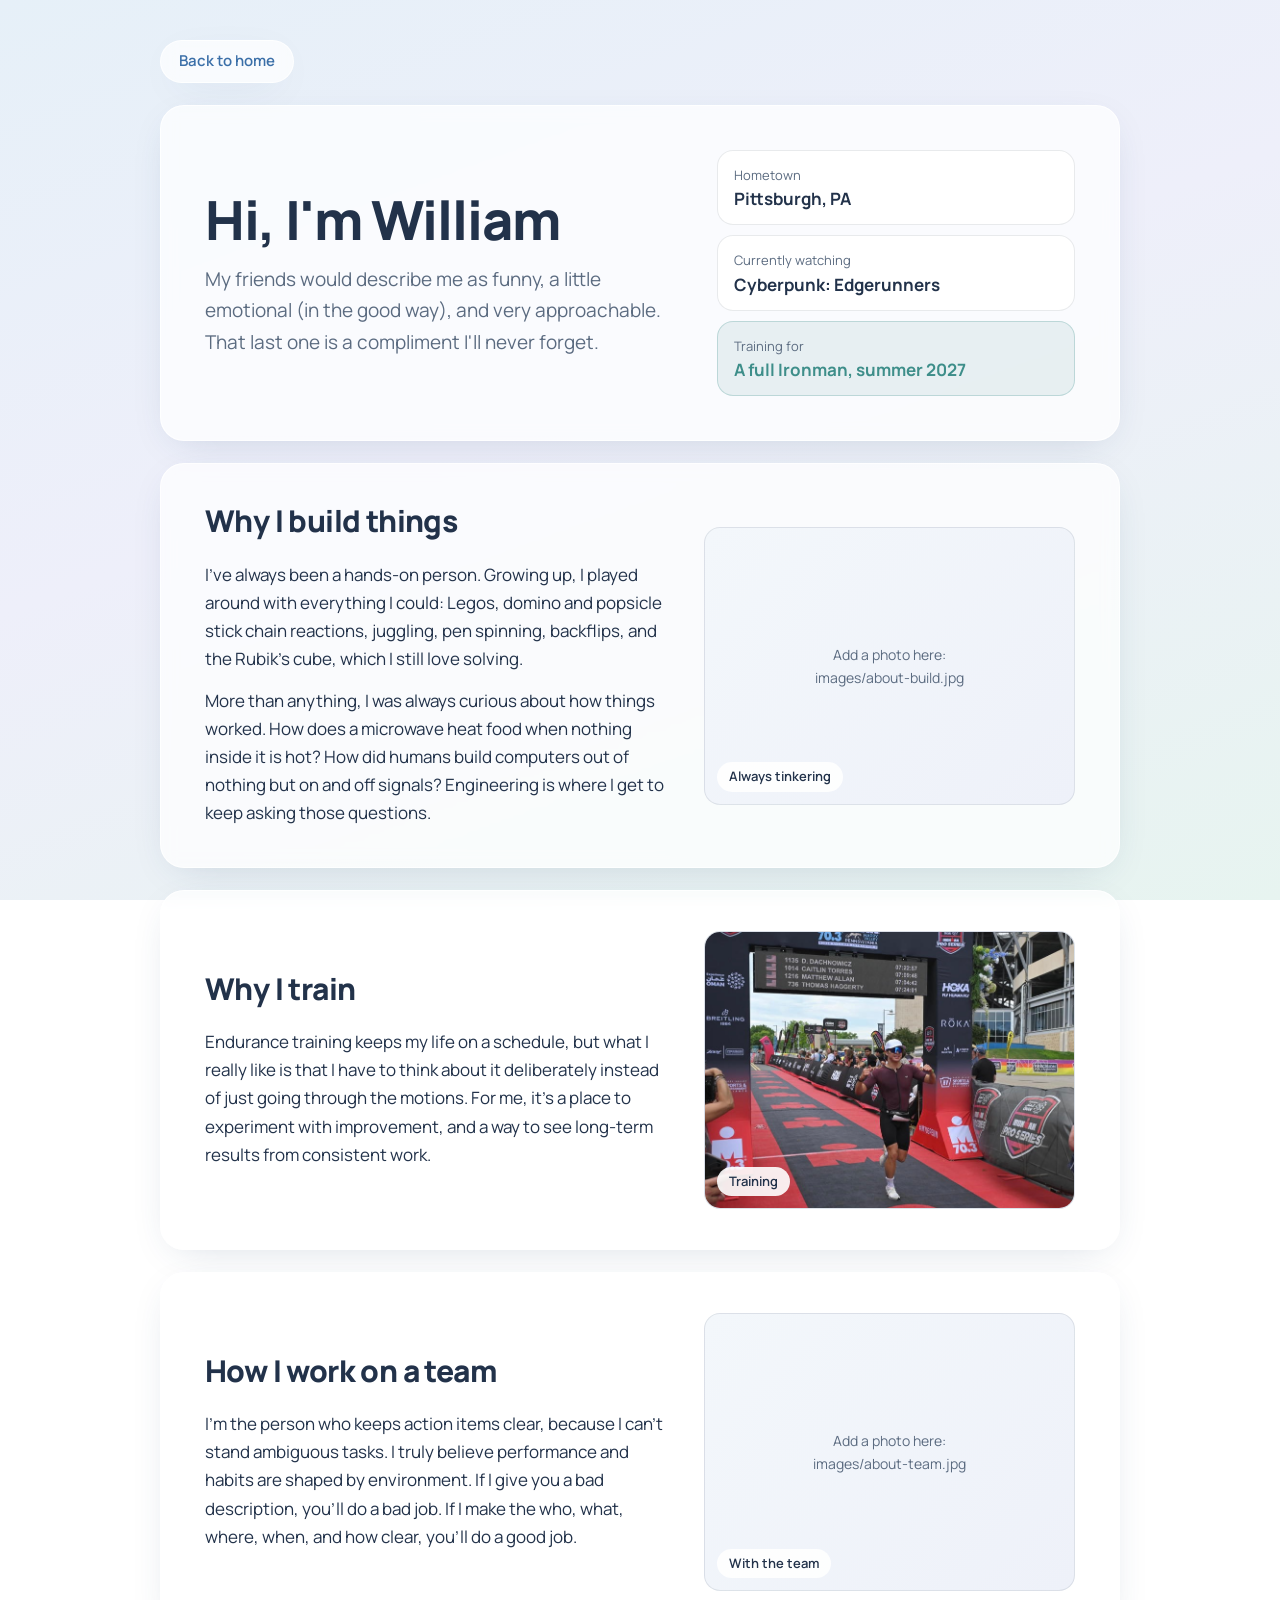
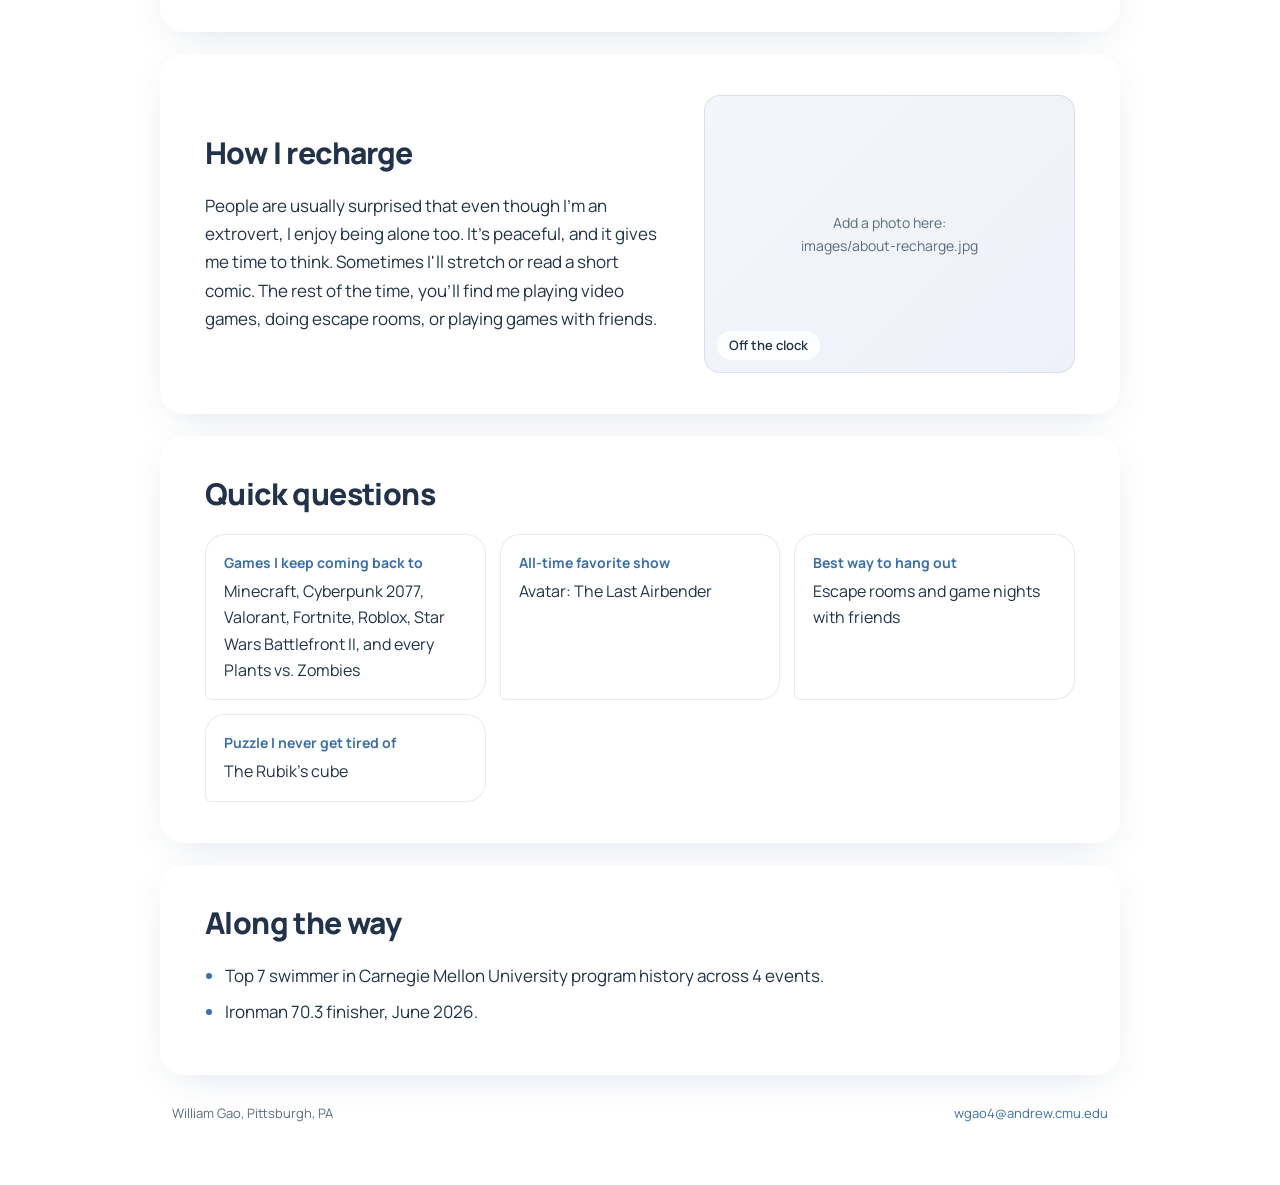
==== about.html @ 0c00745f "sdf" ====
<!DOCTYPE html>
<html lang="en">
<head>
<meta charset="utf-8">
<meta name="viewport" content="width=device-width, initial-scale=1">
<title>About | William Gao</title>
<link rel="preconnect" href="https://fonts.googleapis.com">
<link rel="preconnect" href="https://fonts.gstatic.com" crossorigin>
<link href="https://fonts.googleapis.com/css2?family=Manrope:wght@400;500;600;700;800&display=swap" rel="stylesheet">
<link rel="stylesheet" href="style.css">
</head>
<body>
<main class="sheet">
  <nav class="crumb"><a href="index.html">Back to home</a></nav>

  <header class="phero">
    <div class="phero-main">
      <h1>Hi, I'm William</h1>
      <p class="lede">My friends would describe me as funny, a little emotional (in the good way), and very approachable. That last one is a compliment I'll never forget.</p>
    </div>
    <div class="titleblock" aria-label="About summary">
      <div class="tb wide"><small>Hometown</small><span>Pittsburgh, PA</span></div>
      <div class="tb wide"><small>Currently watching</small><span>Cyberpunk: Edgerunners</span></div>
      <div class="tb wide status"><small>Training for</small><span>A full Ironman, summer 2027</span></div>
    </div>
  </header>

  <section class="split">
    <div>
      <h2>Why I build things</h2>
      <div class="prose">
        <p>I've always been a hands-on person. Growing up, I played around with everything I could: Legos, domino and popsicle stick chain reactions, juggling, pen spinning, backflips, and the Rubik's cube, which I still love solving.</p>
        <p>More than anything, I was always curious about how things worked. How does a microwave heat food when nothing inside it is hot? How did humans build computers out of nothing but on and off signals? Engineering is where I get to keep asking those questions.</p>
      </div>
    </div>
    <figure class="fig">
      <img src="images/about-build.jpg" alt="William building or tinkering" onerror="this.parentElement.classList.add('missing')">
      <div class="empty">Add a photo here:<br>images/about-build.jpg</div>
      <figcaption>Always tinkering</figcaption>
    </figure>
  </section>

  <section class="split">
    <div>
      <h2>Why I train</h2>
      <div class="prose">
        <p>Endurance training keeps my life on a schedule, but what I really like is that I have to think about it deliberately instead of just going through the motions. For me, it's a place to experiment with improvement, and a way to see long-term results from consistent work.</p>
      </div>
    </div>
    <figure class="fig">
      <img src="images/about-train.jpg" alt="William training" onerror="this.parentElement.classList.add('missing')">
      <div class="empty">Add a photo here:<br>images/about-train.jpg</div>
      <figcaption>Training</figcaption>
    </figure>
  </section>

  <section class="split">
    <div>
      <h2>How I work on a team</h2>
      <div class="prose">
        <p>I'm the person who keeps action items clear, because I can't stand ambiguous tasks. I truly believe performance and habits are shaped by environment. If I give you a bad description, you'll do a bad job. If I make the who, what, where, when, and how clear, you'll do a good job.</p>
      </div>
    </div>
    <figure class="fig">
      <img src="images/about-team.jpg" alt="William with his team" onerror="this.parentElement.classList.add('missing')">
      <div class="empty">Add a photo here:<br>images/about-team.jpg</div>
      <figcaption>With the team</figcaption>
    </figure>
  </section>

  <section class="split">
    <div>
      <h2>How I recharge</h2>
      <div class="prose">
        <p>People are usually surprised that even though I'm an extrovert, I enjoy being alone too. It's peaceful, and it gives me time to think. Sometimes I'll stretch or read a short comic. The rest of the time, you'll find me playing video games, doing escape rooms, or playing games with friends.</p>
      </div>
    </div>
    <figure class="fig">
      <img src="images/about-recharge.jpg" alt="William hanging out" onerror="this.parentElement.classList.add('missing')">
      <div class="empty">Add a photo here:<br>images/about-recharge.jpg</div>
      <figcaption>Off the clock</figcaption>
    </figure>
  </section>

  <section>
    <h2>Quick questions</h2>
    <!-- Each bubble is one <div class="qa"> line. Edit, add, or delete freely. -->
    <div class="qa-grid">
      <div class="qa"><p class="q">Games I keep coming back to</p><p class="a">Minecraft, Cyberpunk 2077, Valorant, Fortnite, Roblox, Star Wars Battlefront II, and every Plants vs. Zombies</p></div>
      <div class="qa"><p class="q">All-time favorite show</p><p class="a">Avatar: The Last Airbender</p></div>
      <div class="qa"><p class="q">Best way to hang out</p><p class="a">Escape rooms and game nights with friends</p></div>
      <div class="qa"><p class="q">Puzzle I never get tired of</p><p class="a">The Rubik's cube</p></div>
    </div>
  </section>

  <section>
    <h2>Along the way</h2>
    <ul class="points">
      <li>Top 7 swimmer in Carnegie Mellon University program history across 4 events.</li>
      <li>Ironman 70.3 finisher, June 2026.</li>
    </ul>
  </section>

  <footer>
    <span>William Gao, Pittsburgh, PA</span>
    <span><a href="mailto:wgao4@andrew.cmu.edu">wgao4@andrew.cmu.edu</a></span>
  </footer>
</main>
</body>
</html>
---- style.css ----
:root {
  --text: #22324A;
  --text-soft: #5B6B80;
  --accent: #3B6FA8;
  --teal: #3E8E8A;
  --card: rgba(255, 255, 255, 0.72);
  --card-solid: #FFFFFF;
  --hairline: rgba(34, 50, 74, 0.10);
  --radius-lg: 24px;
  --radius-md: 16px;
  --radius-sm: 999px;
}

* { box-sizing: border-box; margin: 0; padding: 0; }
html { scroll-behavior: smooth; }
@media (prefers-reduced-motion: reduce) { html { scroll-behavior: auto; } }

body {
  font-family: "Manrope", "Segoe UI", system-ui, sans-serif;
  font-size: 17px;
  line-height: 1.65;
  color: var(--text);
  min-height: 100vh;
  background: linear-gradient(160deg, #E6F0F8 0%, #EEEFFA 45%, #E7F4F0 100%) fixed;
}

a { color: var(--accent); text-decoration: none; }
a:hover { text-decoration: underline; text-underline-offset: 3px; }
a:focus-visible, button:focus-visible { outline: 2px solid var(--accent); outline-offset: 3px; border-radius: 6px; }

h1, h2, h3 { font-family: "Manrope", "Segoe UI", sans-serif; line-height: 1.15; letter-spacing: -0.02em; }

/* Page wrapper: a column of soft floating cards */
.sheet {
  max-width: 1000px;
  margin: 40px auto;
  padding: 0 20px;
  display: flex;
  flex-direction: column;
  gap: 22px;
}

.hero, section, .phero, .crumb {
  background: var(--card);
  border: 1px solid rgba(255, 255, 255, 0.8);
  border-radius: var(--radius-lg);
  box-shadow: 0 10px 40px -18px rgba(40, 70, 110, 0.25);
  backdrop-filter: blur(8px);
  -webkit-backdrop-filter: blur(8px);
}

/* Hero */
.hero, .phero { display: grid; grid-template-columns: 1.35fr 1fr; gap: 28px; padding: 44px; align-items: center; }
.hero-main, .phero-main { padding: 0; }
.hero h1 { font-size: clamp(46px, 7vw, 76px); font-weight: 800; }
.phero h1 { font-size: clamp(34px, 5vw, 54px); font-weight: 800; }
.hero .lede, .phero .lede { font-size: 19px; color: var(--text-soft); margin-top: 14px; max-width: 40ch; }
.hero .links { margin-top: 26px; display: flex; flex-wrap: wrap; gap: 10px; }
.hero .links a {
  padding: 8px 18px; border-radius: var(--radius-sm); font-weight: 600; font-size: 15px;
  background: var(--card-solid); border: 1px solid var(--hairline);
}
.hero .links a:first-child { background: var(--accent); color: #fff; border-color: var(--accent); }
.hero .links a:hover { text-decoration: none; filter: brightness(0.97); }

.aside { margin-top: 22px; font-size: 14px; }
.aside a { color: var(--text-soft); border-bottom: 1px dotted var(--text-soft); }
.aside a:hover { color: var(--accent); border-color: var(--accent); text-decoration: none; }

/* Summary box */
.titleblock { display: grid; grid-template-columns: 1fr 1fr; gap: 10px; }
.tb { background: var(--card-solid); border-radius: var(--radius-md); padding: 14px 16px; border: 1px solid var(--hairline); }
.tb.wide { grid-column: 1 / -1; }
.tb small { display: block; font-size: 13px; color: var(--text-soft); margin-bottom: 2px; }
.tb span { font-size: 17px; font-weight: 700; line-height: 1.3; display: block; }
.tb.status { background: rgba(62, 142, 138, 0.10); border-color: rgba(62, 142, 138, 0.25); }
.tb.status span { color: var(--teal); }

/* Sections */
section { padding: 40px 44px; }
h2 { font-size: 30px; font-weight: 800; margin-bottom: 22px; }
h3 { font-size: 21px; font-weight: 700; }
.meta { color: var(--text-soft); font-size: 15px; margin-top: 2px; }

ul.points { margin-top: 12px; padding-left: 20px; max-width: 70ch; }
ul.points li { margin-bottom: 8px; }
ul.points li::marker { color: var(--accent); }

/* Experience */
.job + .job { margin-top: 30px; padding-top: 28px; border-top: 1px solid var(--hairline); }
.job-head { display: flex; justify-content: space-between; flex-wrap: wrap; gap: 4px 20px; align-items: baseline; }

/* Projects on home page */
.project { display: grid; grid-template-columns: 1fr 1.1fr; gap: 32px; align-items: center; }
.project + .project { margin-top: 36px; padding-top: 36px; border-top: 1px solid var(--hairline); }
.project:nth-of-type(even) .fig { order: 2; }
.project h3 a, .job h3 a { color: var(--text); }
.project h3 a:hover, .job h3 a:hover { color: var(--accent); }
.more { display: inline-block; margin-top: 16px; font-weight: 700; font-size: 15px; }

.fig {
  position: relative; border-radius: var(--radius-md); overflow: hidden; aspect-ratio: 4 / 3;
  background: linear-gradient(135deg, #F3F7FB, #EEF1F9);
  border: 1px solid var(--hairline);
}
.fig img, .fig video { width: 100%; height: 100%; object-fit: cover; display: block; }
.fig .empty { position: absolute; inset: 0; display: none; place-items: center; text-align: center; padding: 24px; color: var(--text-soft); font-size: 14px; }
.fig.missing .empty { display: grid; }
.fig.missing img, .fig.missing video { display: none; }
.job-media { margin-top: 22px; grid-template-columns: repeat(auto-fit, minmax(220px, 1fr)); }
.fig figcaption {
  position: absolute; left: 12px; bottom: 12px; font-size: 13px; font-weight: 600;
  padding: 4px 12px; border-radius: var(--radius-sm);
  background: rgba(255, 255, 255, 0.9); color: var(--text);
}

.tags { display: flex; flex-wrap: wrap; gap: 8px; margin-top: 16px; }
.tags li { list-style: none; font-size: 13px; font-weight: 600; padding: 4px 12px; border-radius: var(--radius-sm); background: rgba(59, 111, 168, 0.09); color: var(--accent); }

/* Skills */
.skills { display: grid; grid-template-columns: repeat(auto-fit, minmax(210px, 1fr)); gap: 14px; }
.skills div { background: var(--card-solid); border: 1px solid var(--hairline); border-radius: var(--radius-md); padding: 18px 20px; }
.skills h3 { font-size: 17px; margin-bottom: 6px; }
.skills p { color: var(--text-soft); font-size: 15px; }

/* Contact */
.contact p { max-width: 60ch; font-size: 18px; color: var(--text-soft); }
.contact .links { margin-top: 20px; display: flex; flex-wrap: wrap; gap: 10px; }
.contact .links a { padding: 9px 20px; border-radius: var(--radius-sm); font-weight: 600; background: var(--card-solid); border: 1px solid var(--hairline); }
.contact .links a:first-child { background: var(--accent); color: #fff; border-color: var(--accent); }
.contact .links a:hover { text-decoration: none; filter: brightness(0.97); }

footer { padding: 6px 12px 20px; font-size: 13px; color: var(--text-soft); display: flex; justify-content: space-between; flex-wrap: wrap; gap: 8px; }

/* Project detail pages */
.crumb { align-self: flex-start; padding: 8px 18px; border-radius: var(--radius-sm); font-weight: 600; font-size: 15px; }
.prose { max-width: 68ch; }
.prose p + p { margin-top: 14px; }
.todo { border-radius: var(--radius-md); padding: 14px 18px; background: rgba(59, 111, 168, 0.07); border: 1px dashed rgba(59, 111, 168, 0.35); color: var(--text-soft); font-style: italic; }
.gallery { display: grid; grid-template-columns: repeat(auto-fit, minmax(260px, 1fr)); gap: 18px; }
.pager { display: flex; justify-content: space-between; flex-wrap: wrap; gap: 12px; font-weight: 700; }
section:has(.pager) { padding: 22px 32px; }

@media (max-width: 760px) {
  body { font-size: 16px; }
  .sheet { margin: 18px auto; padding: 0 12px; gap: 16px; }
  .hero, .phero { grid-template-columns: 1fr; padding: 28px 22px; }
  section { padding: 28px 22px; }
  .project { grid-template-columns: 1fr; gap: 18px; }
  .project:nth-of-type(even) .fig { order: 0; }
}

.about-teaser { display: flex; align-items: center; justify-content: space-between; gap: 28px; flex-wrap: wrap;
  background: linear-gradient(135deg, rgba(62, 142, 138, 0.12), rgba(59, 111, 168, 0.10)); }
.about-teaser h2 { margin-bottom: 10px; }
.about-teaser p { max-width: 56ch; color: var(--text-soft); font-size: 17px; }
.about-btn { flex-shrink: 0; padding: 12px 26px; border-radius: 999px; font-weight: 700; background: var(--teal); color: #fff; }
.about-btn:hover { text-decoration: none; filter: brightness(0.95); }

.fig:has(video):not(.missing) { aspect-ratio: auto; background: #1f2a3a; }
.fig video { height: auto; max-height: 80vh; object-fit: contain; }


/* Quick questions bubbles on the about page */
.qa-grid { display: grid; grid-template-columns: repeat(auto-fit, minmax(210px, 1fr)); gap: 14px; }
.qa { background: var(--card-solid); border: 1px solid var(--hairline); border-radius: 20px 20px 20px 6px; padding: 16px 18px; }
.qa .q { font-size: 14px; font-weight: 700; color: var(--accent); }
.qa .a { margin-top: 4px; font-size: 16px; color: var(--text); }


/* Text next to photo/video on the Sepro page */
.split { display: grid; grid-template-columns: 1.25fr 1fr; gap: 36px; align-items: center; }
.split .prose { margin-top: 18px; }
.split .fig:has(video):not(.missing) { max-width: 360px; justify-self: center; width: 100%; }
@media (max-width: 760px) {
  .split { grid-template-columns: 1fr; gap: 22px; }
}


/* Two photos stacked on the right */
.media-stack { display: flex; flex-direction: column; gap: 16px; }


/* Make "Full project page" links look like buttons */
.more {
  display: inline-block;
  margin-top: 18px;
  padding: 8px 18px;
  border-radius: 999px;
  font-size: 15px;
  font-weight: 700;
  color: var(--accent);
  background: rgba(59, 111, 168, 0.10);
  border: 1px solid rgba(59, 111, 168, 0.30);
  transition: background 0.15s ease, color 0.15s ease;
}
.more::after { content: " \2192"; }
.more:hover {
  text-decoration: none;
  color: #fff;
  background: var(--accent);
  border-color: var(--accent);
}


/* Sepro experience with the cobot photo beside it on the home page */
.job-split { display: grid; grid-template-columns: 1.4fr 1fr; gap: 32px; align-items: center; }
.job-split .job-head { flex-direction: column; gap: 2px; }
@media (max-width: 760px) { .job-split { grid-template-columns: 1fr; gap: 18px; } }


/* Let video boxes hug the video instead of stretching to match photos */
.gallery { align-items: start; }
.fig:has(video):not(.missing) { background: transparent; border: none; }
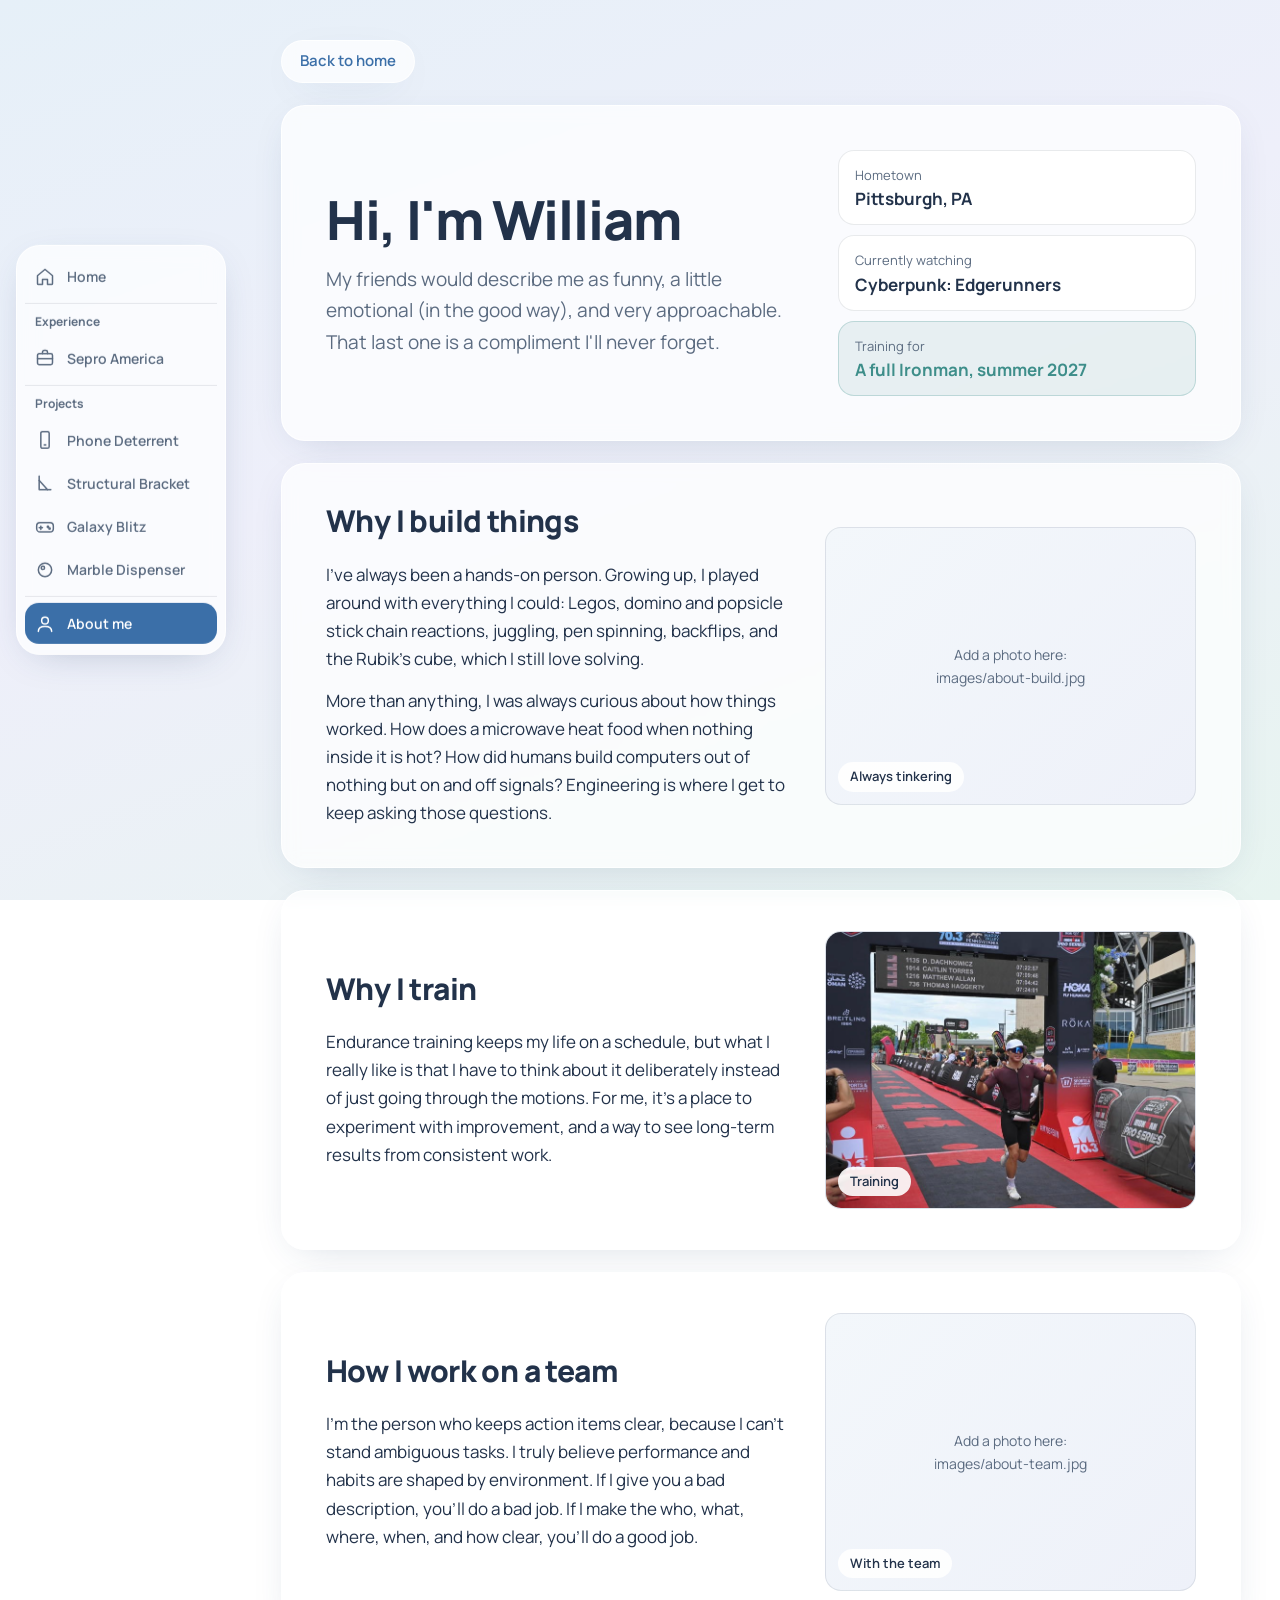
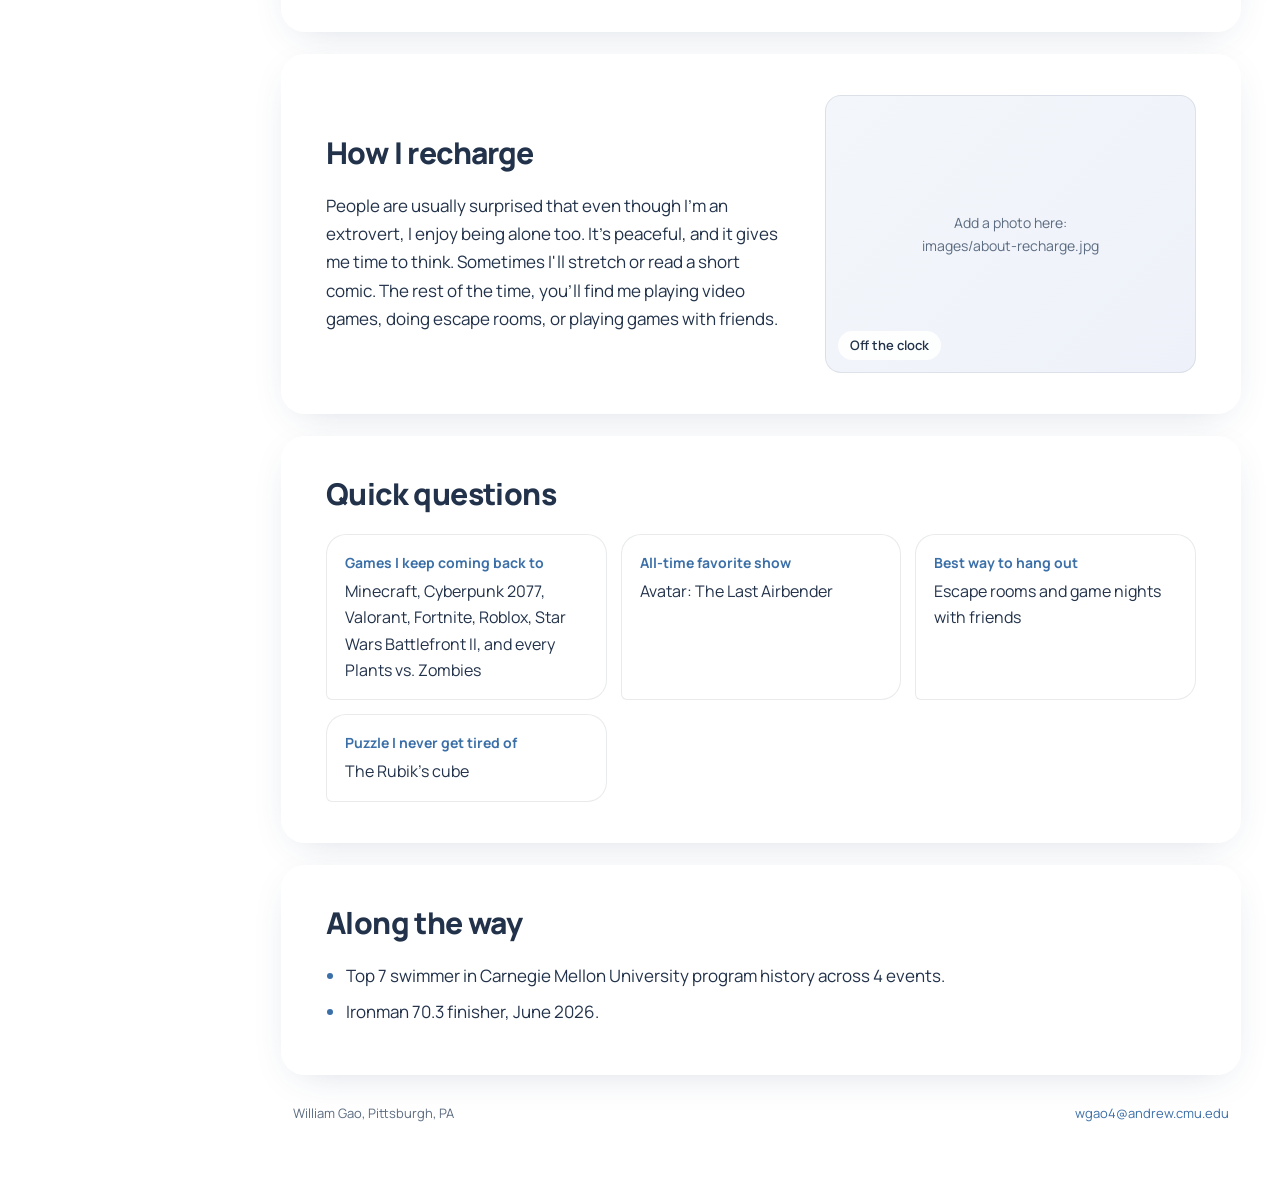
==== commit 588b0cd2: "xcv" ====
--- a/about.html
+++ b/about.html
@@ -106,5 +106,5 @@
     <span><a href="mailto:wgao4@andrew.cmu.edu">wgao4@andrew.cmu.edu</a></span>
   </footer>
 </main>
-</body>
+<script src="../nav.js"></script></body>
 </html>
--- a/style.css
+++ b/style.css
@@ -211,4 +211,44 @@
 
 /* Let video boxes hug the video instead of stretching to match photos */
 .gallery { align-items: start; }
-.fig:has(video):not(.missing) { background: transparent; border: none; }+.fig:has(video):not(.missing) { background: transparent; border: none; }
+
+
+/* Sidebar navigation (built by nav.js) */
+.sidenav {
+  position: fixed; left: 16px; top: 50%; transform: translateY(-50%); z-index: 50;
+  width: 210px; max-height: calc(100vh - 32px); overflow-y: auto;
+  display: flex; flex-direction: column; gap: 6px; padding: 10px 8px;
+  background: var(--card); border: 1px solid rgba(255, 255, 255, 0.8); border-radius: var(--radius-lg);
+  box-shadow: 0 10px 40px -18px rgba(40, 70, 110, 0.35);
+  backdrop-filter: blur(10px); -webkit-backdrop-filter: blur(10px);
+}
+.sidenav-group { display: flex; flex-direction: column; gap: 2px; }
+.sidenav-group + .sidenav-group { border-top: 1px solid var(--hairline); padding-top: 6px; }
+.sidenav-heading { font-size: 12px; font-weight: 700; color: var(--text-soft); padding: 2px 10px 4px; }
+.sidenav a {
+  display: flex; align-items: center; gap: 12px; padding: 9px 10px; border-radius: 14px;
+  color: var(--text-soft); font-weight: 600; font-size: 14px; white-space: nowrap;
+}
+.sidenav a:hover { background: rgba(59, 111, 168, 0.10); color: var(--accent); text-decoration: none; }
+.sidenav a.current { background: var(--accent); color: #fff; }
+.sidenav svg { flex-shrink: 0; width: 20px; height: 20px; fill: none; stroke: currentColor; stroke-width: 1.8; stroke-linecap: round; stroke-linejoin: round; }
+
+/* Make room for the sidebar so it never covers the page */
+@media (min-width: 761px) {
+  body { padding-left: 242px; }
+}
+
+/* Phones: the sidebar becomes an icon bar along the bottom */
+@media (max-width: 760px) {
+  .sidenav {
+    top: auto; bottom: 10px; left: 10px; right: 10px; transform: none; width: auto; max-height: none;
+    flex-direction: row; justify-content: space-between; padding: 6px; overflow-x: auto;
+    background: rgba(255, 255, 255, 0.94);
+  }
+  .sidenav-group { flex-direction: row; }
+  .sidenav-group + .sidenav-group { border-top: none; padding-top: 0; border-left: 1px solid var(--hairline); padding-left: 4px; }
+  .sidenav-heading, .sidenav-label { display: none; }
+  .sidenav a { padding: 10px; }
+  body { padding-bottom: 80px; }
+}
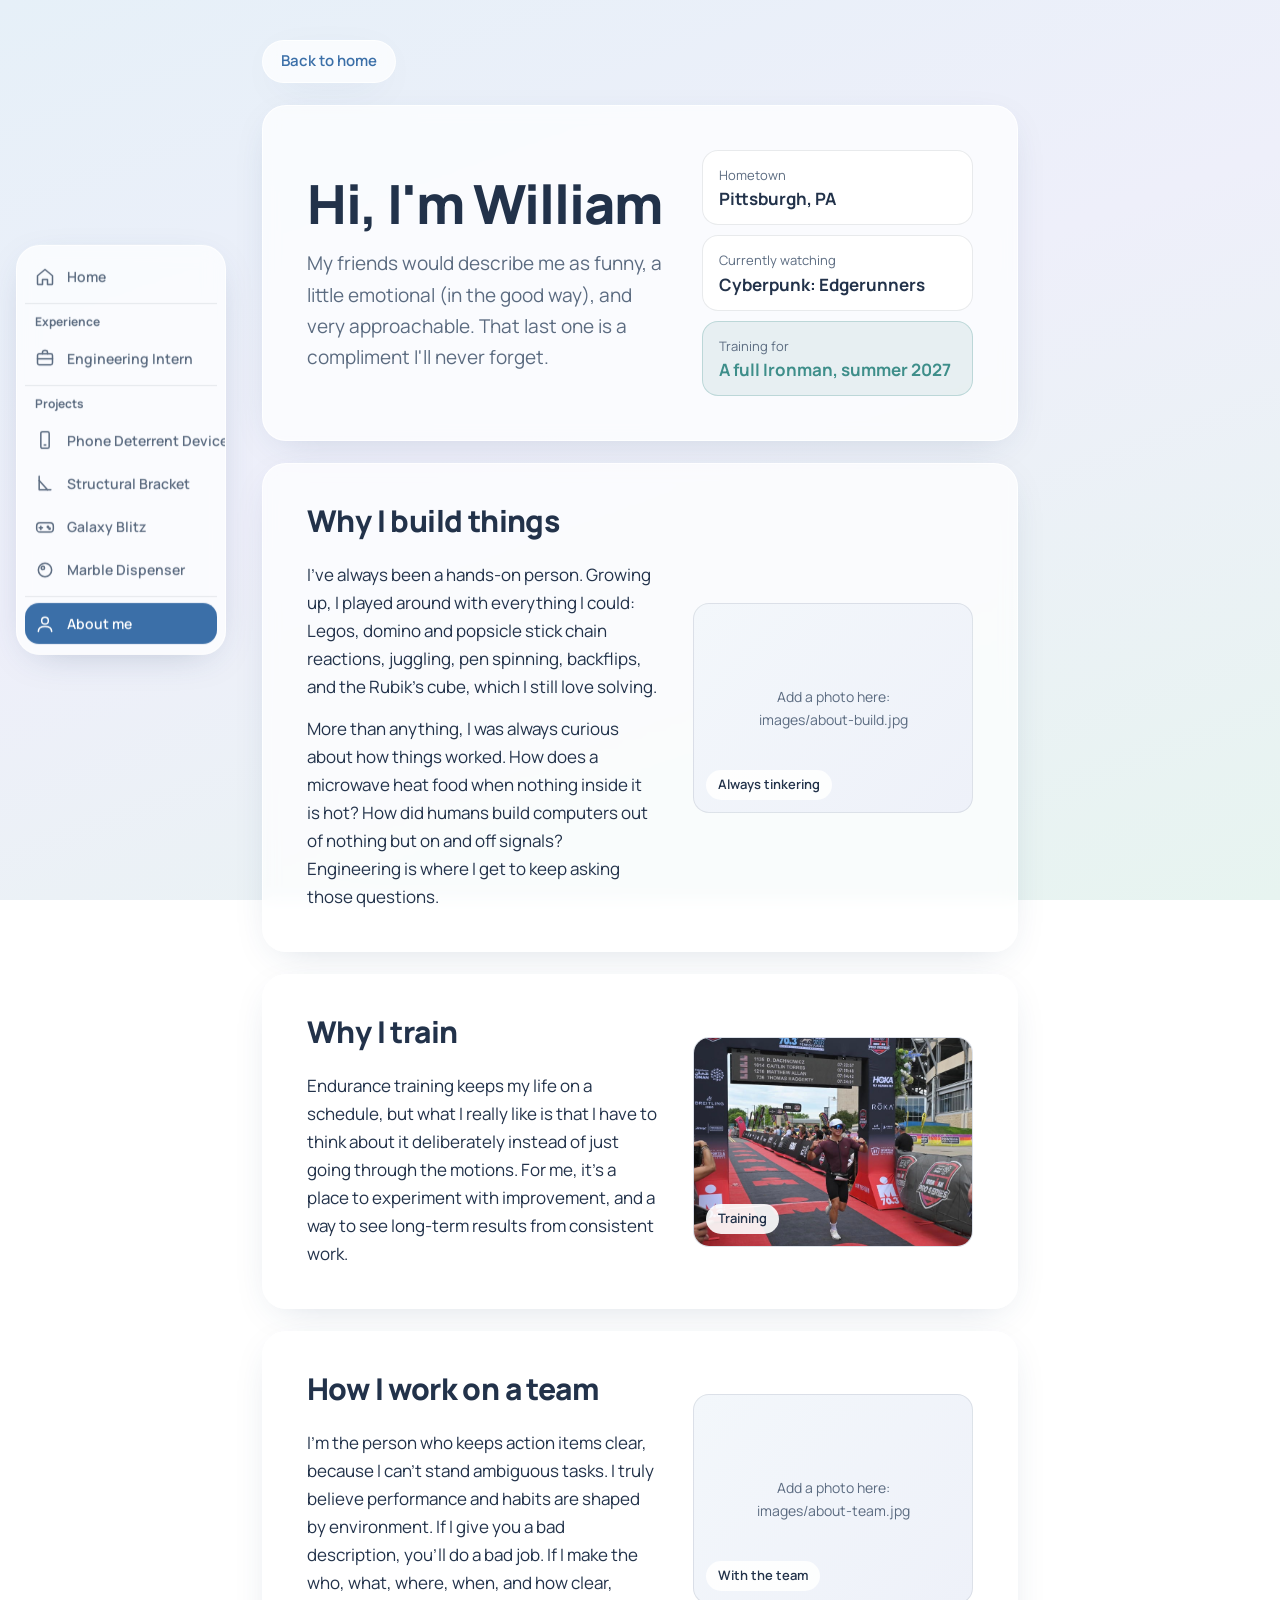
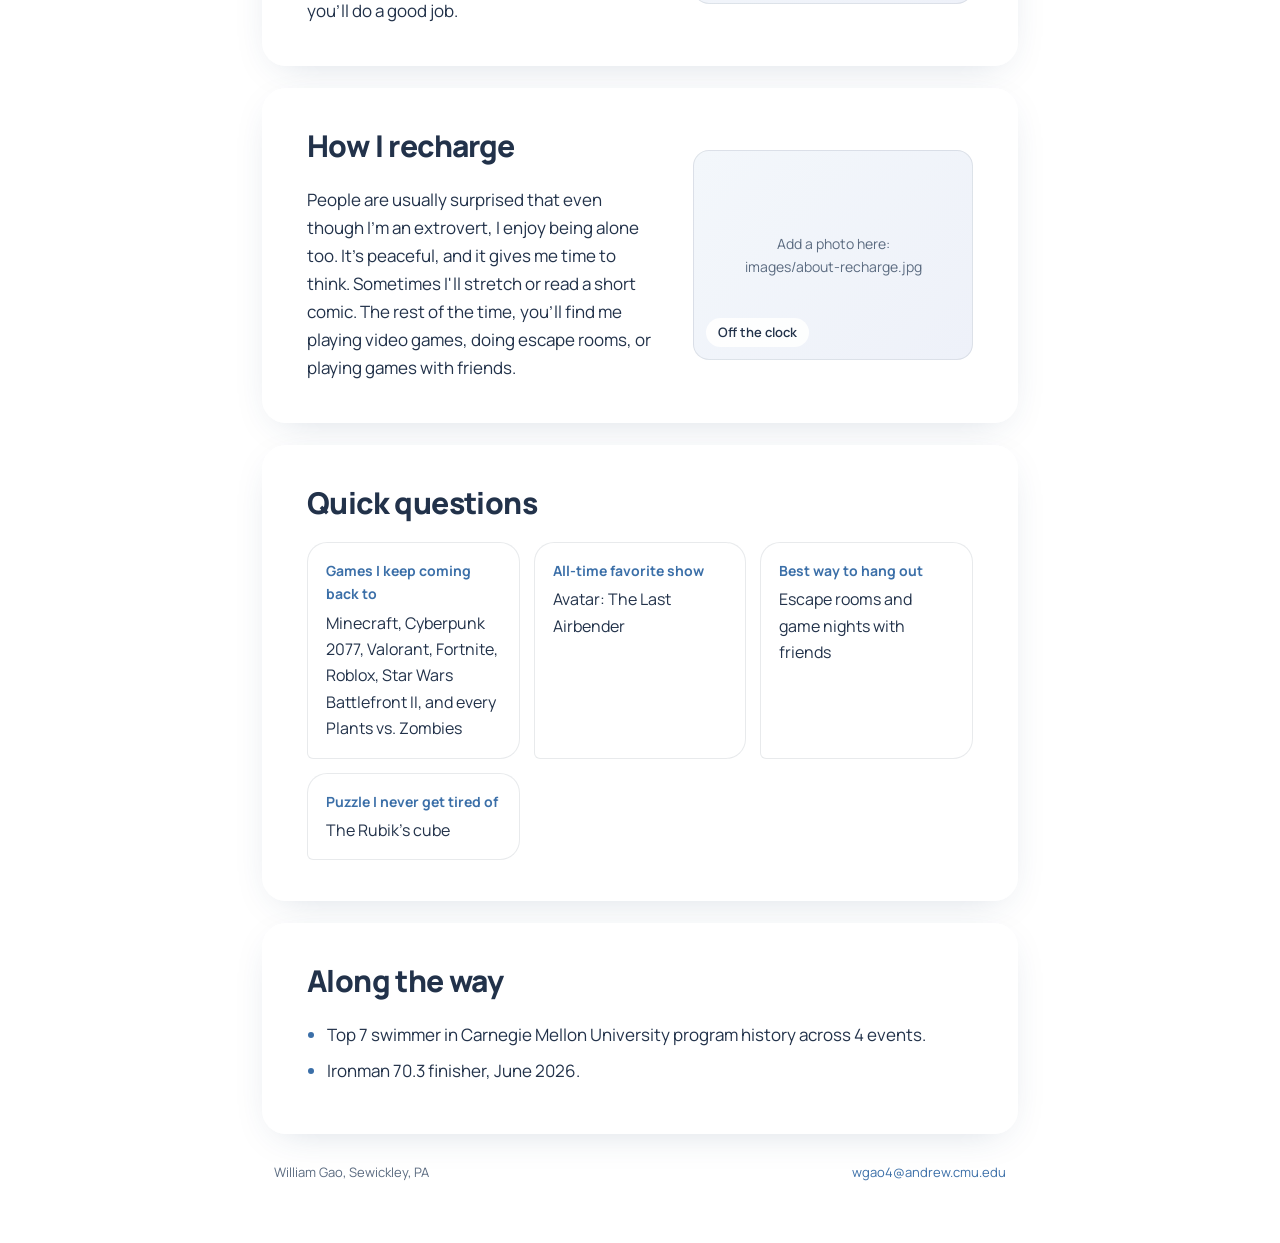
==== commit 21d8a8e0: "dfg" ====
--- a/about.html
+++ b/about.html
@@ -102,7 +102,7 @@
   </section>
 
   <footer>
-    <span>William Gao, Pittsburgh, PA</span>
+    <span>William Gao, Sewickley, PA</span>
     <span><a href="mailto:wgao4@andrew.cmu.edu">wgao4@andrew.cmu.edu</a></span>
   </footer>
 </main>
--- a/style.css
+++ b/style.css
@@ -234,13 +234,17 @@
 .sidenav a.current { background: var(--accent); color: #fff; }
 .sidenav svg { flex-shrink: 0; width: 20px; height: 20px; fill: none; stroke: currentColor; stroke-width: 1.8; stroke-linecap: round; stroke-linejoin: round; }
 
-/* Make room for the sidebar so it never covers the page */
-@media (min-width: 761px) {
+/* Keep the page centered on the screen, with room for the sidebar on both sides */
+@media (min-width: 1200px) {
+  .sheet { max-width: min(1000px, calc(100vw - 484px)); }
+}
+/* Medium screens: not enough room to center, so nudge the page right of the sidebar */
+@media (min-width: 761px) and (max-width: 1199px) {
   body { padding-left: 242px; }
 }
 
 /* Phones: the sidebar becomes an icon bar along the bottom */
-@media (max-width: 760px) {
+@media (max-width: 900px) {
   .sidenav {
     top: auto; bottom: 10px; left: 10px; right: 10px; transform: none; width: auto; max-height: none;
     flex-direction: row; justify-content: space-between; padding: 6px; overflow-x: auto;
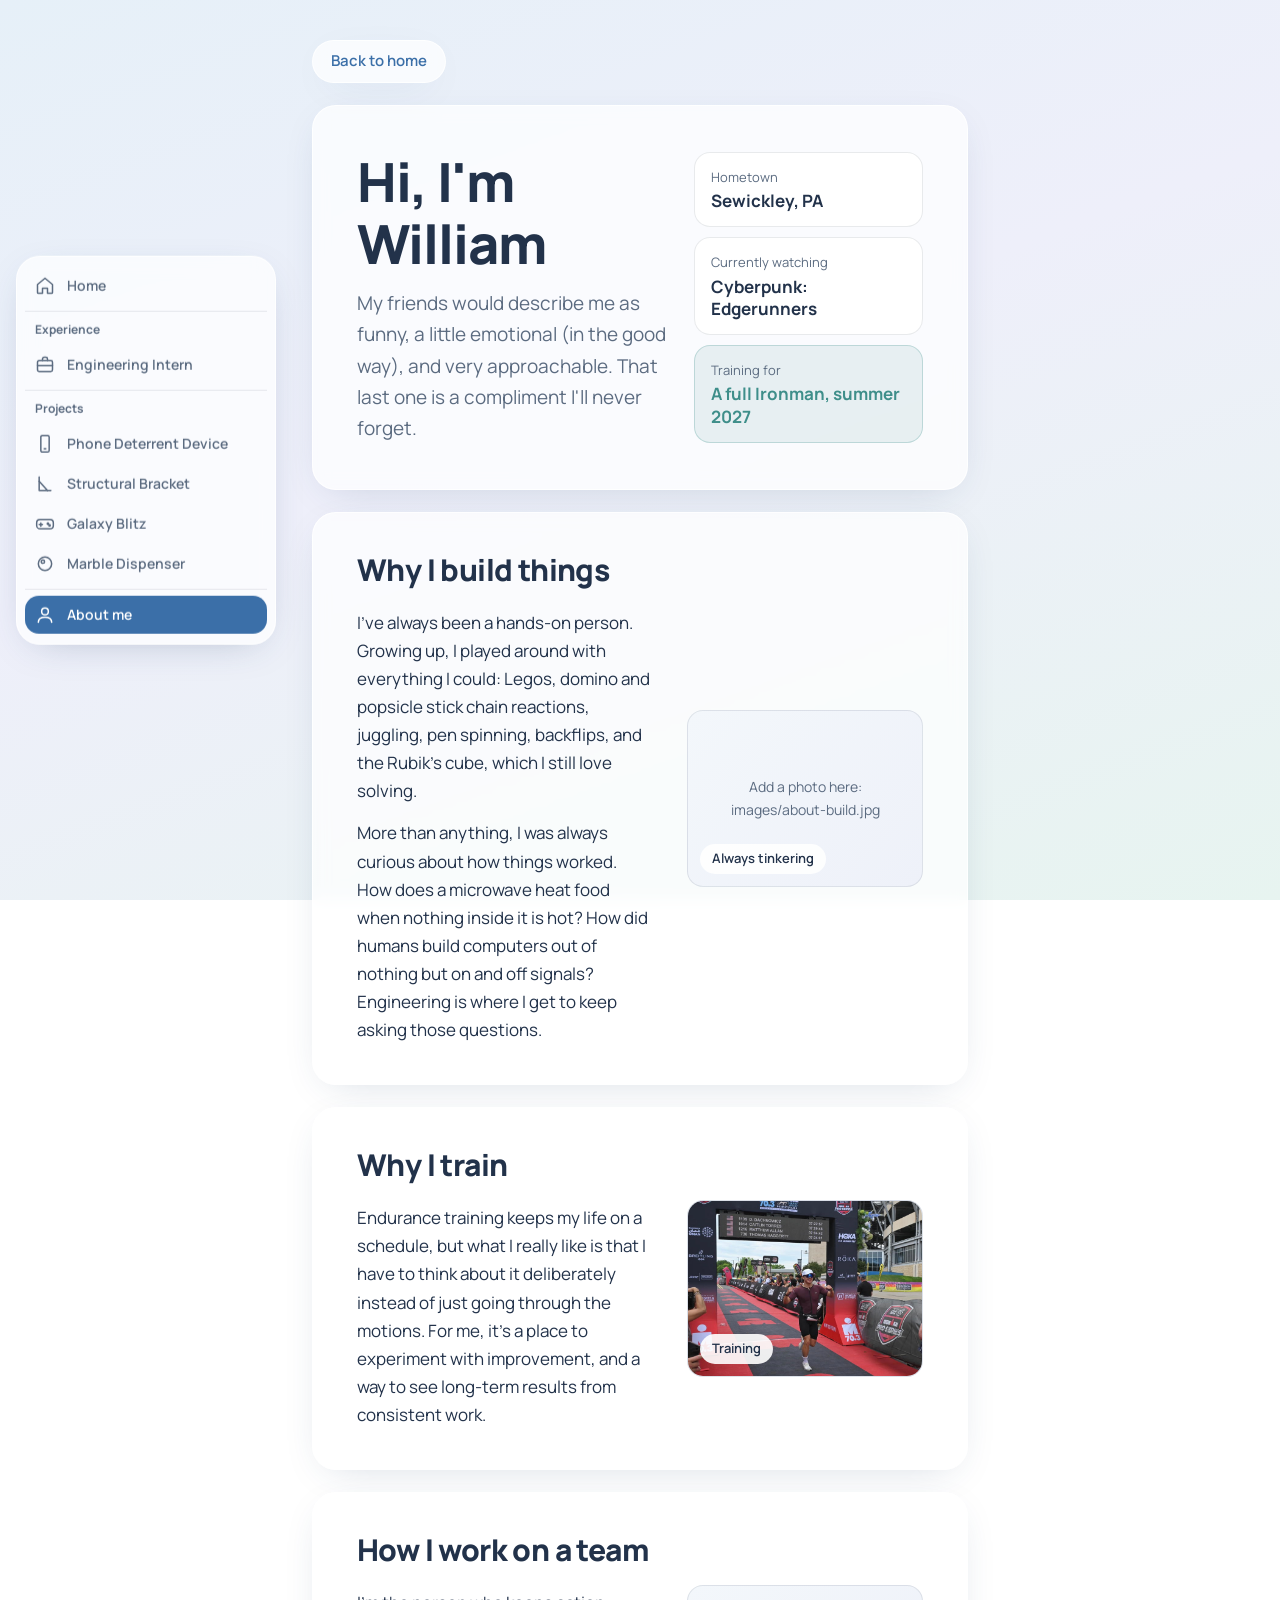
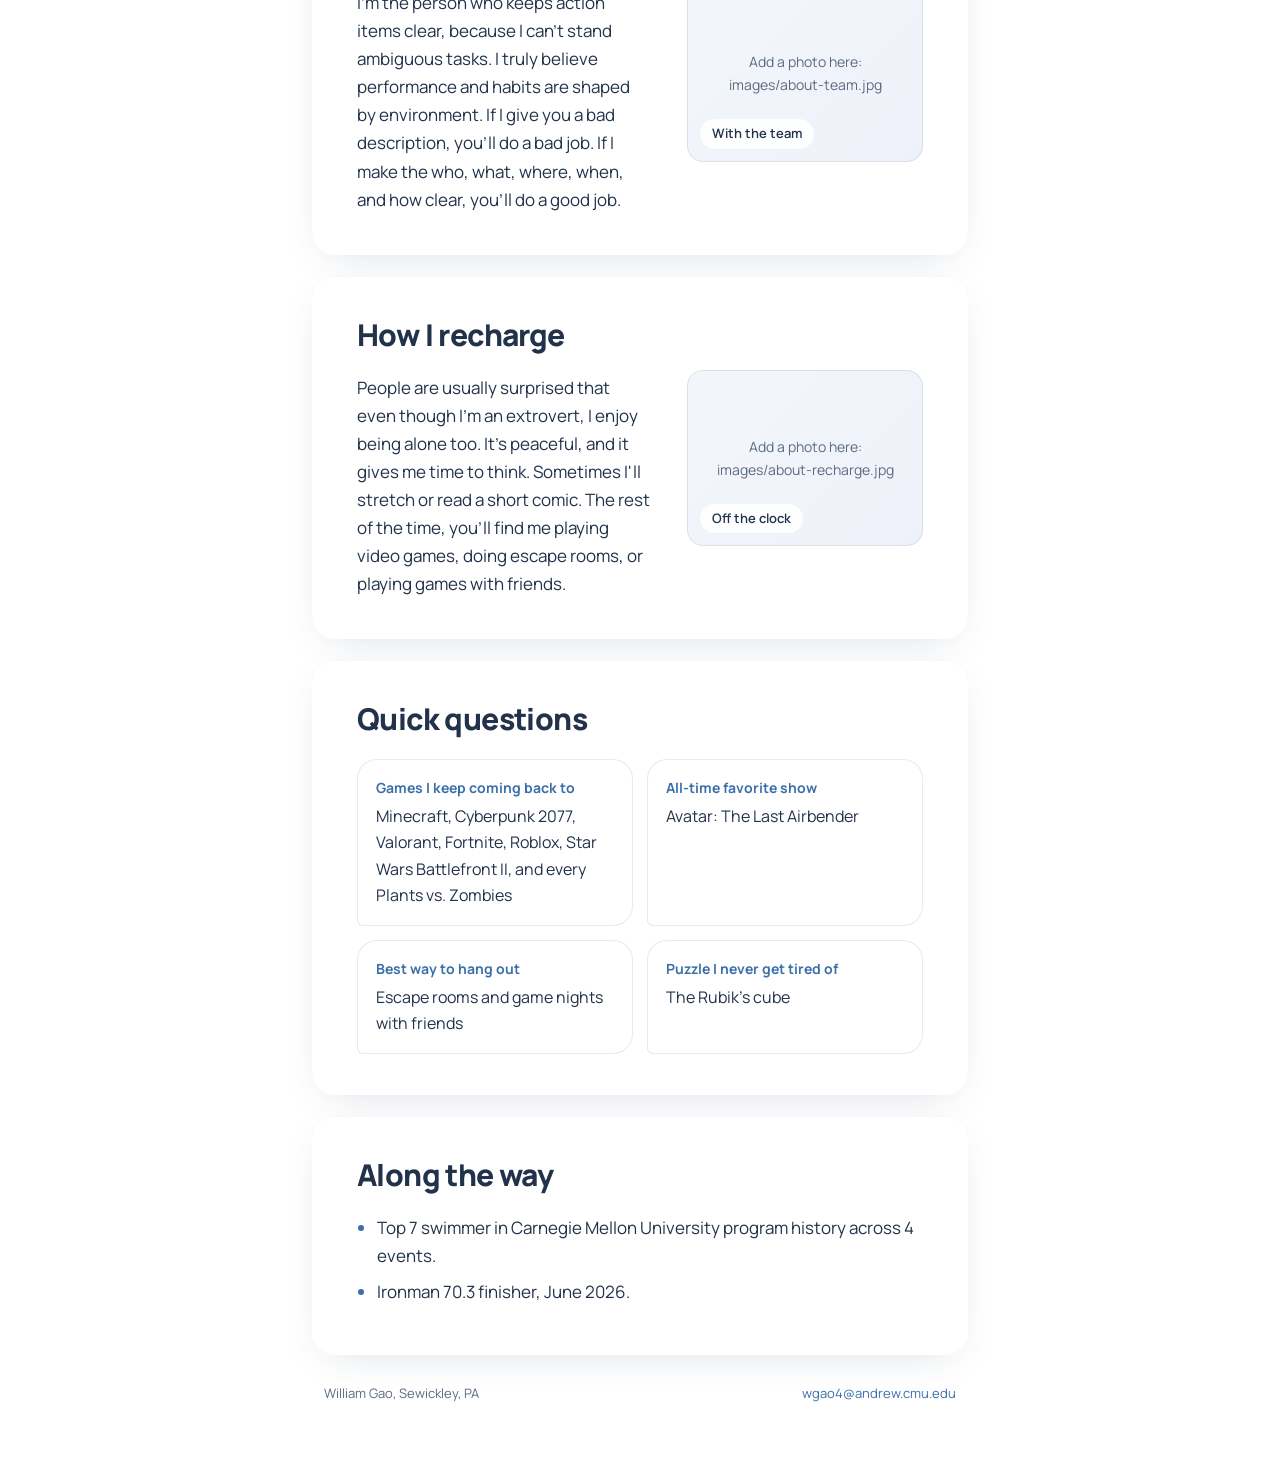
==== commit 1d73d595: "sff" ====
--- a/about.html
+++ b/about.html
@@ -19,7 +19,7 @@
       <p class="lede">My friends would describe me as funny, a little emotional (in the good way), and very approachable. That last one is a compliment I'll never forget.</p>
     </div>
     <div class="titleblock" aria-label="About summary">
-      <div class="tb wide"><small>Hometown</small><span>Pittsburgh, PA</span></div>
+      <div class="tb wide"><small>Hometown</small><span>Sewickley, PA</span></div>
       <div class="tb wide"><small>Currently watching</small><span>Cyberpunk: Edgerunners</span></div>
       <div class="tb wide status"><small>Training for</small><span>A full Ironman, summer 2027</span></div>
     </div>
--- a/style.css
+++ b/style.css
@@ -217,7 +217,7 @@
 /* Sidebar navigation (built by nav.js) */
 .sidenav {
   position: fixed; left: 16px; top: 50%; transform: translateY(-50%); z-index: 50;
-  width: 210px; max-height: calc(100vh - 32px); overflow-y: auto;
+  width: 260px; max-height: calc(100vh - 32px); overflow-y: auto;
   display: flex; flex-direction: column; gap: 6px; padding: 10px 8px;
   background: var(--card); border: 1px solid rgba(255, 255, 255, 0.8); border-radius: var(--radius-lg);
   box-shadow: 0 10px 40px -18px rgba(40, 70, 110, 0.35);
@@ -228,7 +228,7 @@
 .sidenav-heading { font-size: 12px; font-weight: 700; color: var(--text-soft); padding: 2px 10px 4px; }
 .sidenav a {
   display: flex; align-items: center; gap: 12px; padding: 9px 10px; border-radius: 14px;
-  color: var(--text-soft); font-weight: 600; font-size: 14px; white-space: nowrap;
+  color: var(--text-soft); font-weight: 600; font-size: 14px; line-height: 1.3;
 }
 .sidenav a:hover { background: rgba(59, 111, 168, 0.10); color: var(--accent); text-decoration: none; }
 .sidenav a.current { background: var(--accent); color: #fff; }
@@ -236,15 +236,15 @@
 
 /* Keep the page centered on the screen, with room for the sidebar on both sides */
 @media (min-width: 1200px) {
-  .sheet { max-width: min(1000px, calc(100vw - 484px)); }
+  .sheet { max-width: min(1000px, calc(100vw - 584px)); }
 }
 /* Medium screens: not enough room to center, so nudge the page right of the sidebar */
 @media (min-width: 761px) and (max-width: 1199px) {
-  body { padding-left: 242px; }
+  body { padding-left: 292px; }
 }
 
 /* Phones: the sidebar becomes an icon bar along the bottom */
-@media (max-width: 900px) {
+@media (max-width: 1000px) {
   .sidenav {
     top: auto; bottom: 10px; left: 10px; right: 10px; transform: none; width: auto; max-height: none;
     flex-direction: row; justify-content: space-between; padding: 6px; overflow-x: auto;
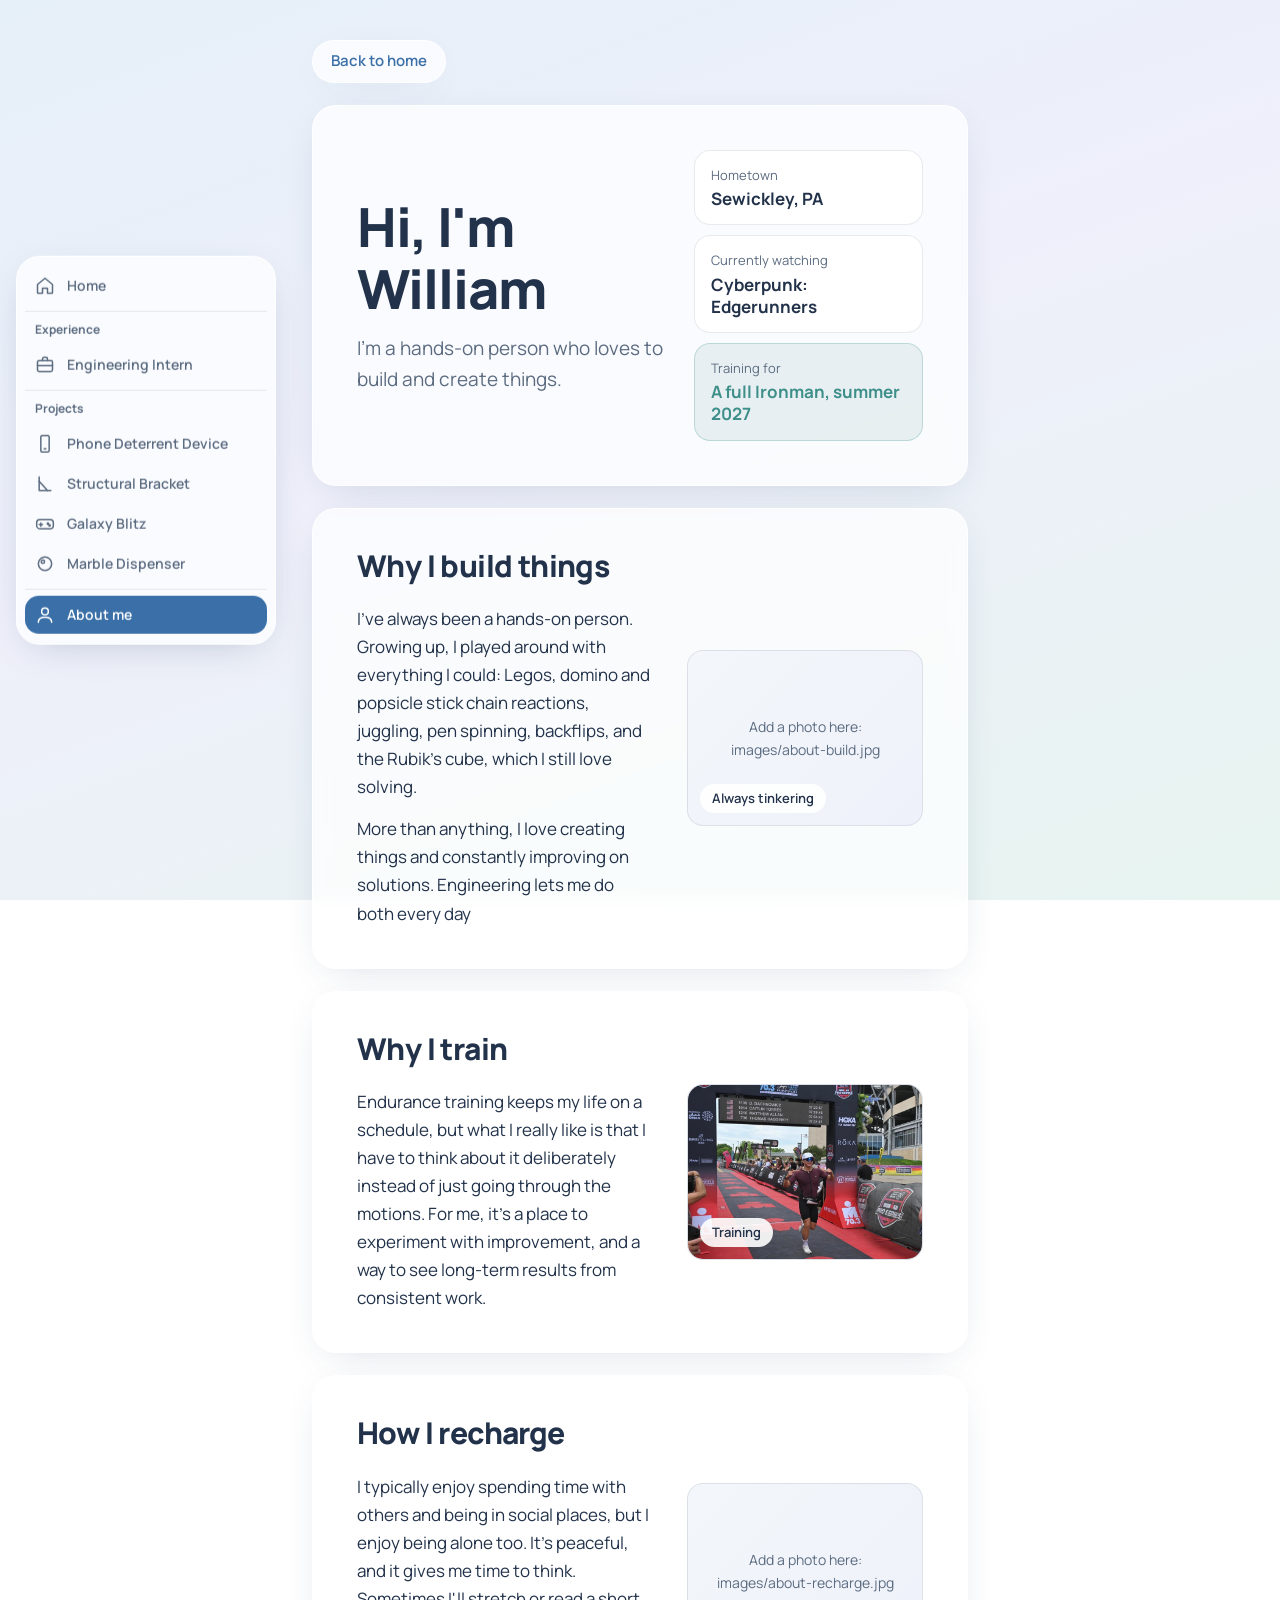
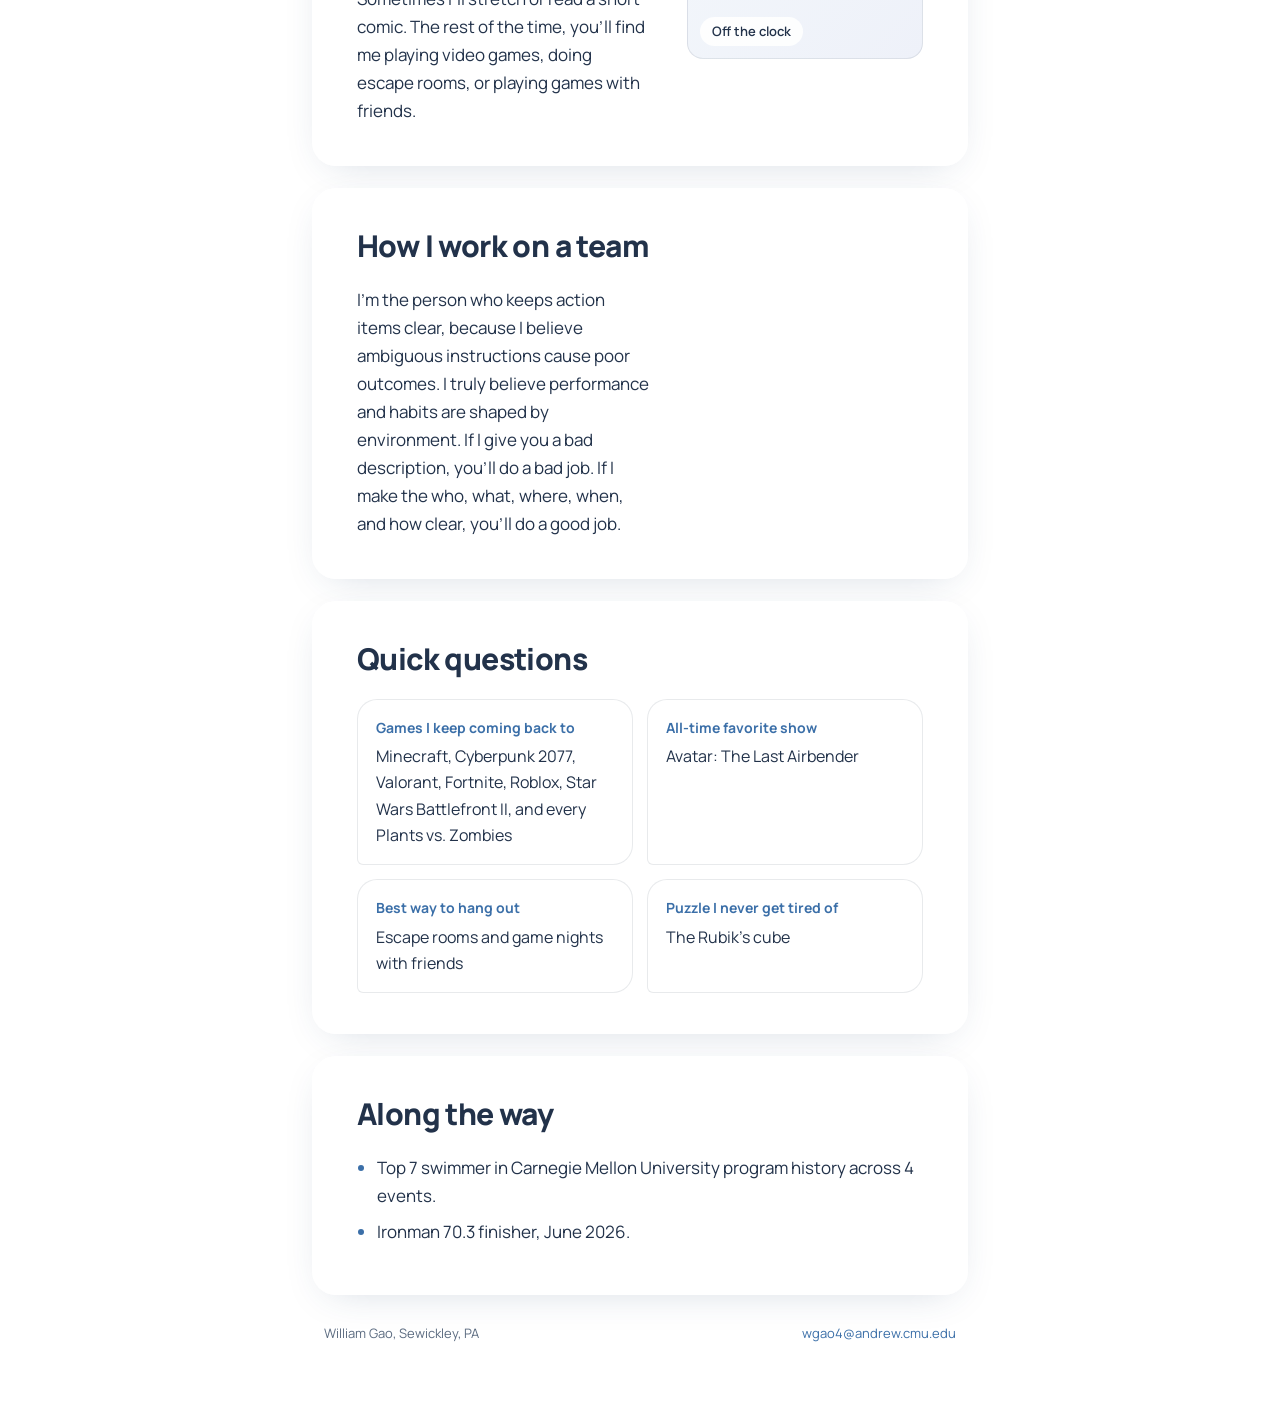
==== commit f9511e40: "df" ====
--- a/about.html
+++ b/about.html
@@ -16,7 +16,7 @@
   <header class="phero">
     <div class="phero-main">
       <h1>Hi, I'm William</h1>
-      <p class="lede">My friends would describe me as funny, a little emotional (in the good way), and very approachable. That last one is a compliment I'll never forget.</p>
+      <p class="lede">I'm a hands-on person who loves to build and create things.</p>
     </div>
     <div class="titleblock" aria-label="About summary">
       <div class="tb wide"><small>Hometown</small><span>Sewickley, PA</span></div>
@@ -30,7 +30,7 @@
       <h2>Why I build things</h2>
       <div class="prose">
         <p>I've always been a hands-on person. Growing up, I played around with everything I could: Legos, domino and popsicle stick chain reactions, juggling, pen spinning, backflips, and the Rubik's cube, which I still love solving.</p>
-        <p>More than anything, I was always curious about how things worked. How does a microwave heat food when nothing inside it is hot? How did humans build computers out of nothing but on and off signals? Engineering is where I get to keep asking those questions.</p>
+        <p>More than anything, I love creating things and constantly improving on solutions. Engineering lets me do both every day</p>
       </div>
     </div>
     <figure class="fig">
@@ -56,23 +56,9 @@
 
   <section class="split">
     <div>
-      <h2>How I work on a team</h2>
-      <div class="prose">
-        <p>I'm the person who keeps action items clear, because I can't stand ambiguous tasks. I truly believe performance and habits are shaped by environment. If I give you a bad description, you'll do a bad job. If I make the who, what, where, when, and how clear, you'll do a good job.</p>
-      </div>
-    </div>
-    <figure class="fig">
-      <img src="images/about-team.jpg" alt="William with his team" onerror="this.parentElement.classList.add('missing')">
-      <div class="empty">Add a photo here:<br>images/about-team.jpg</div>
-      <figcaption>With the team</figcaption>
-    </figure>
-  </section>
-
-  <section class="split">
-    <div>
       <h2>How I recharge</h2>
       <div class="prose">
-        <p>People are usually surprised that even though I'm an extrovert, I enjoy being alone too. It's peaceful, and it gives me time to think. Sometimes I'll stretch or read a short comic. The rest of the time, you'll find me playing video games, doing escape rooms, or playing games with friends.</p>
+        <p>I typically enjoy spending time with others and being in social places, but I enjoy being alone too. It's peaceful, and it gives me time to think. Sometimes I'll stretch or read a short comic. The rest of the time, you'll find me playing video games, doing escape rooms, or playing games with friends.</p>
       </div>
     </div>
     <figure class="fig">
@@ -80,6 +66,15 @@
       <div class="empty">Add a photo here:<br>images/about-recharge.jpg</div>
       <figcaption>Off the clock</figcaption>
     </figure>
+  </section>
+
+    <section class="split">
+    <div>
+      <h2>How I work on a team</h2>
+      <div class="prose">
+        <p>I'm the person who keeps action items clear, because I believe ambiguous instructions cause poor outcomes. I truly believe performance and habits are shaped by environment. If I give you a bad description, you'll do a bad job. If I make the who, what, where, when, and how clear, you'll do a good job.</p>
+      </div>
+    </div>
   </section>
 
   <section>
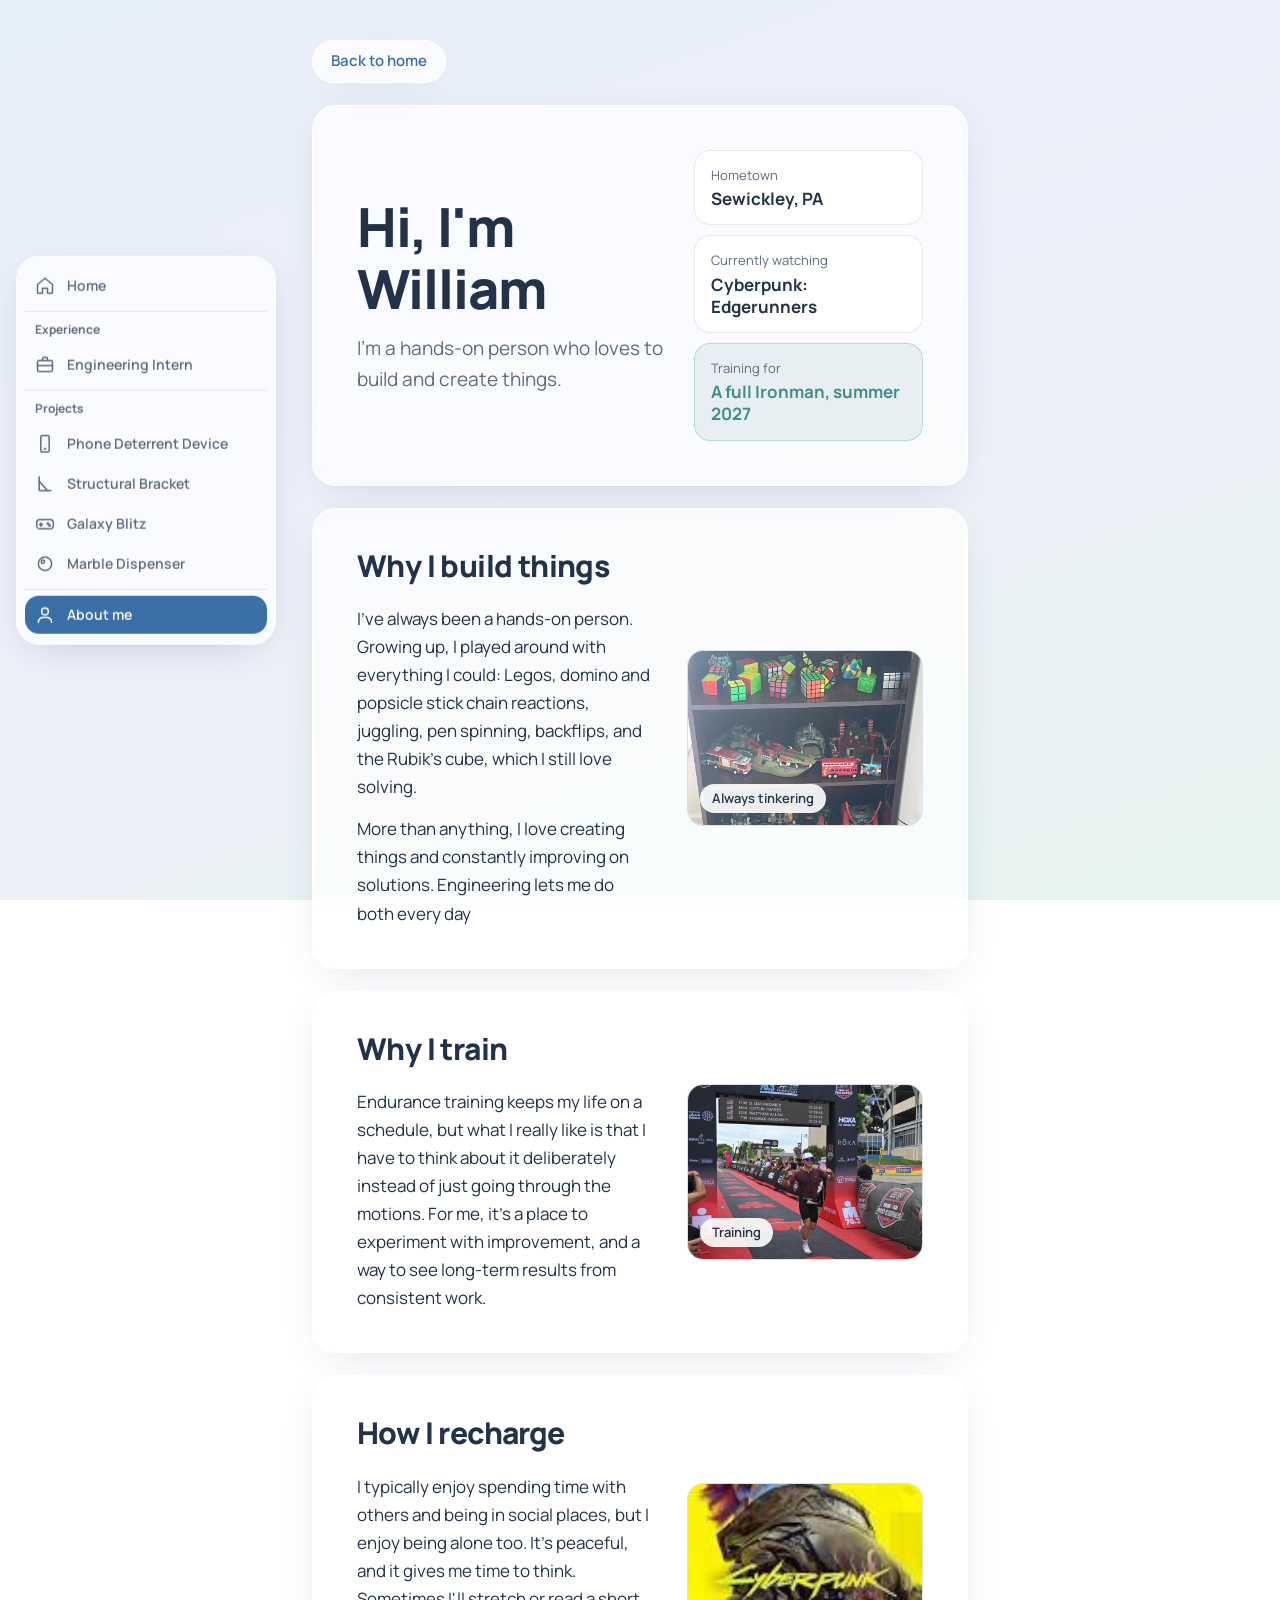
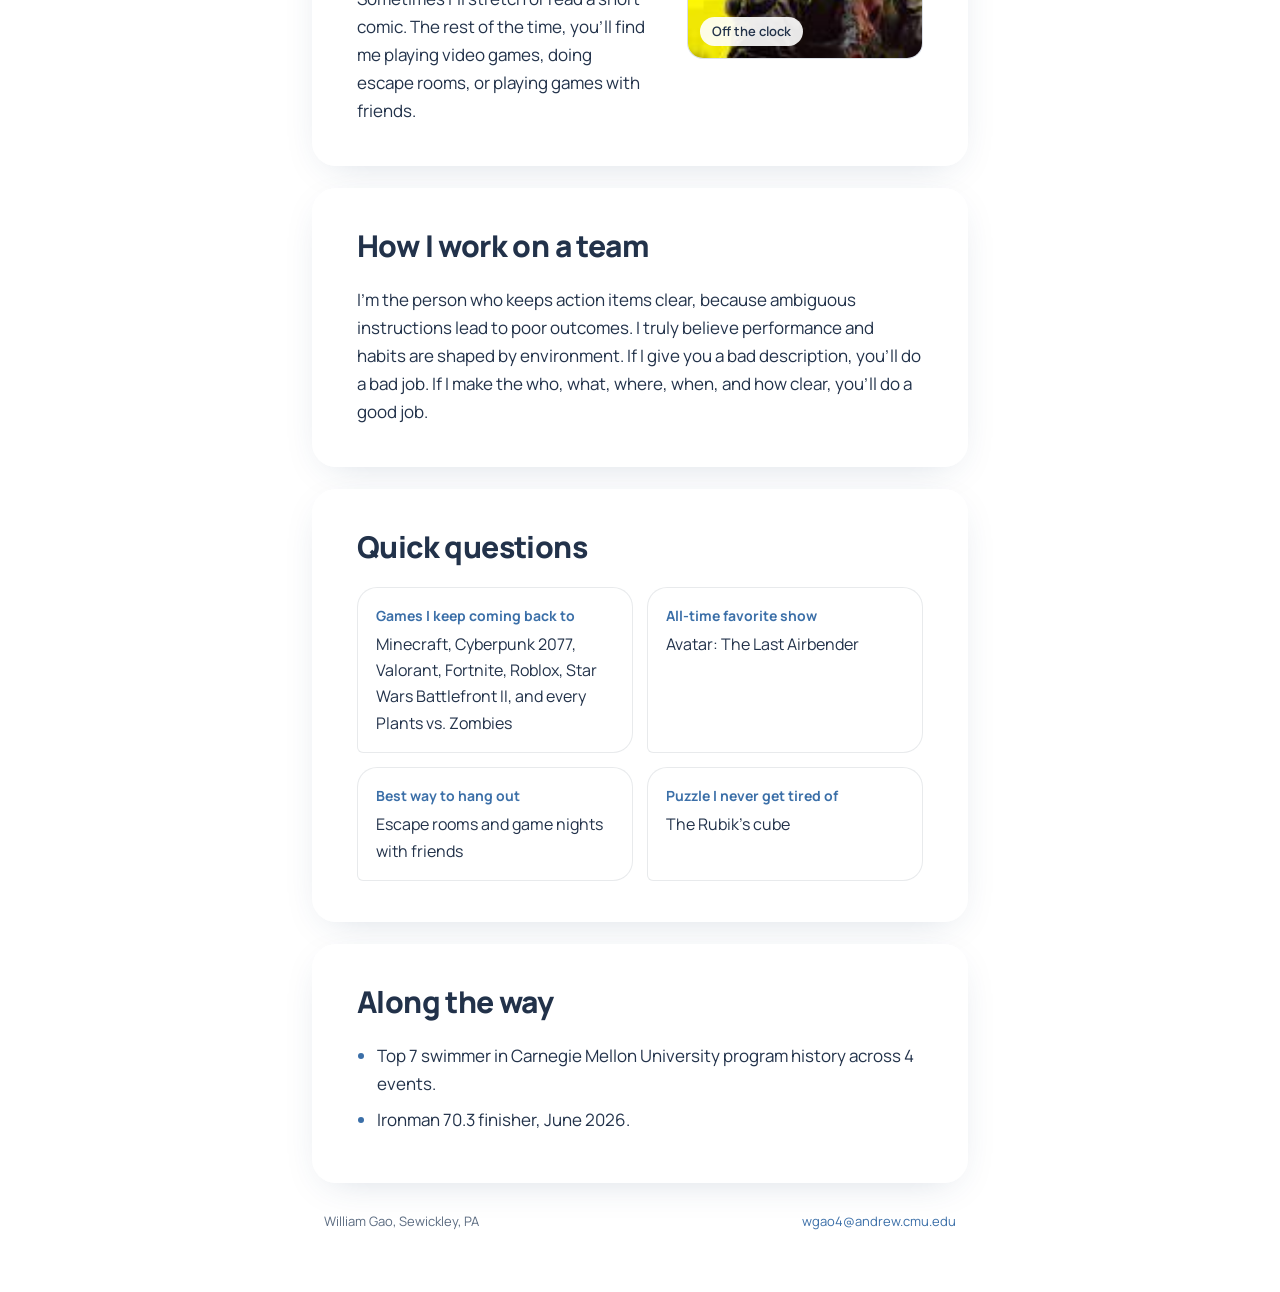
==== commit 4fdcc0f5: "sdf" ====
--- a/about.html
+++ b/about.html
@@ -68,11 +68,11 @@
     </figure>
   </section>
 
-    <section class="split">
+    <section>
     <div>
       <h2>How I work on a team</h2>
       <div class="prose">
-        <p>I'm the person who keeps action items clear, because I believe ambiguous instructions cause poor outcomes. I truly believe performance and habits are shaped by environment. If I give you a bad description, you'll do a bad job. If I make the who, what, where, when, and how clear, you'll do a good job.</p>
+        <p>I'm the person who keeps action items clear, because ambiguous instructions lead to poor outcomes. I truly believe performance and habits are shaped by environment. If I give you a bad description, you'll do a bad job. If I make the who, what, where, when, and how clear, you'll do a good job.</p>
       </div>
     </div>
   </section>
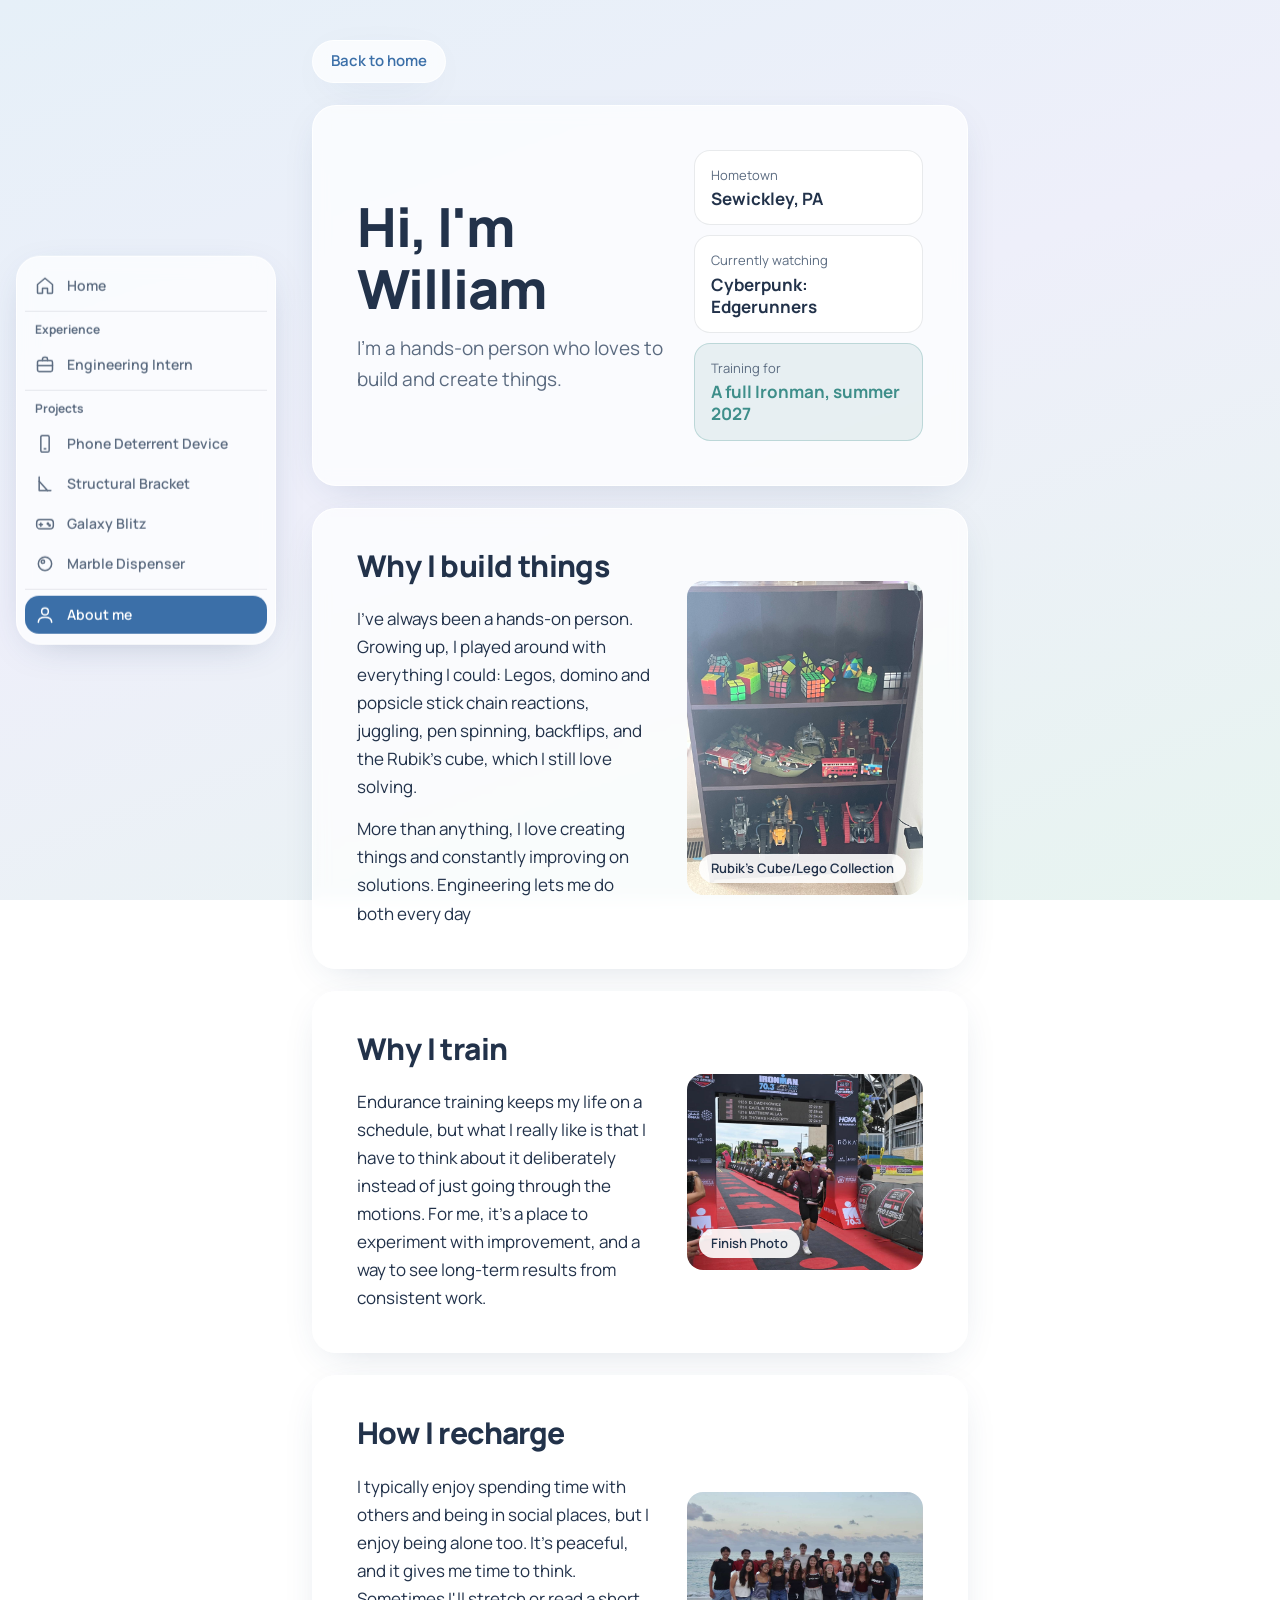
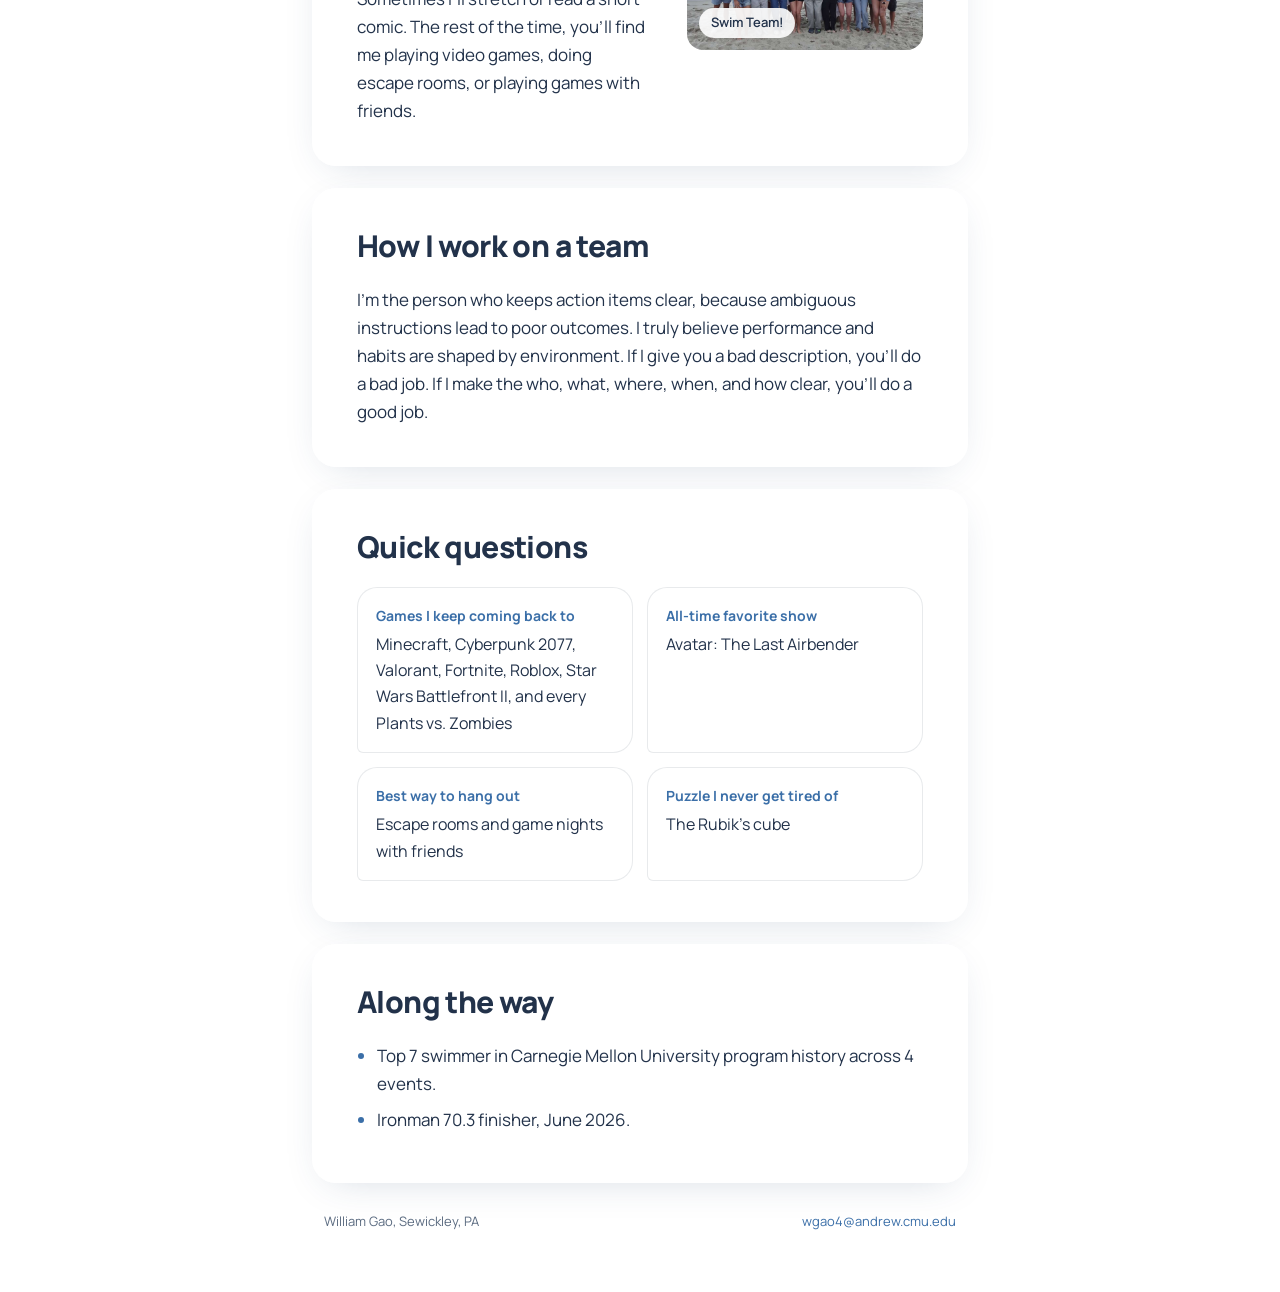
==== commit eb69ca6e: "s" ====
--- a/about.html
+++ b/about.html
@@ -36,7 +36,7 @@
     <figure class="fig">
       <img src="images/about-build.jpg" alt="William building or tinkering" onerror="this.parentElement.classList.add('missing')">
       <div class="empty">Add a photo here:<br>images/about-build.jpg</div>
-      <figcaption>Always tinkering</figcaption>
+      <figcaption>Rubik's Cube/Lego Collection</figcaption>
     </figure>
   </section>
 
@@ -50,7 +50,7 @@
     <figure class="fig">
       <img src="images/about-train.jpg" alt="William training" onerror="this.parentElement.classList.add('missing')">
       <div class="empty">Add a photo here:<br>images/about-train.jpg</div>
-      <figcaption>Training</figcaption>
+      <figcaption>Finish Photo</figcaption>
     </figure>
   </section>
 
@@ -64,7 +64,7 @@
     <figure class="fig">
       <img src="images/about-recharge.jpg" alt="William hanging out" onerror="this.parentElement.classList.add('missing')">
       <div class="empty">Add a photo here:<br>images/about-recharge.jpg</div>
-      <figcaption>Off the clock</figcaption>
+      <figcaption>Swim Team!</figcaption>
     </figure>
   </section>
 
--- a/style.css
+++ b/style.css
@@ -255,4 +255,9 @@
   .sidenav-heading, .sidenav-label { display: none; }
   .sidenav a { padding: 10px; }
   body { padding-bottom: 80px; }
-}+}
+
+
+/* Photos next to text: show the whole photo at its real shape (vertical or horizontal) */
+.split .fig:not(.missing) { aspect-ratio: auto; background: transparent; border: none; justify-self: center; }
+.split .fig img { width: auto; max-width: 100%; height: auto; max-height: 520px; }
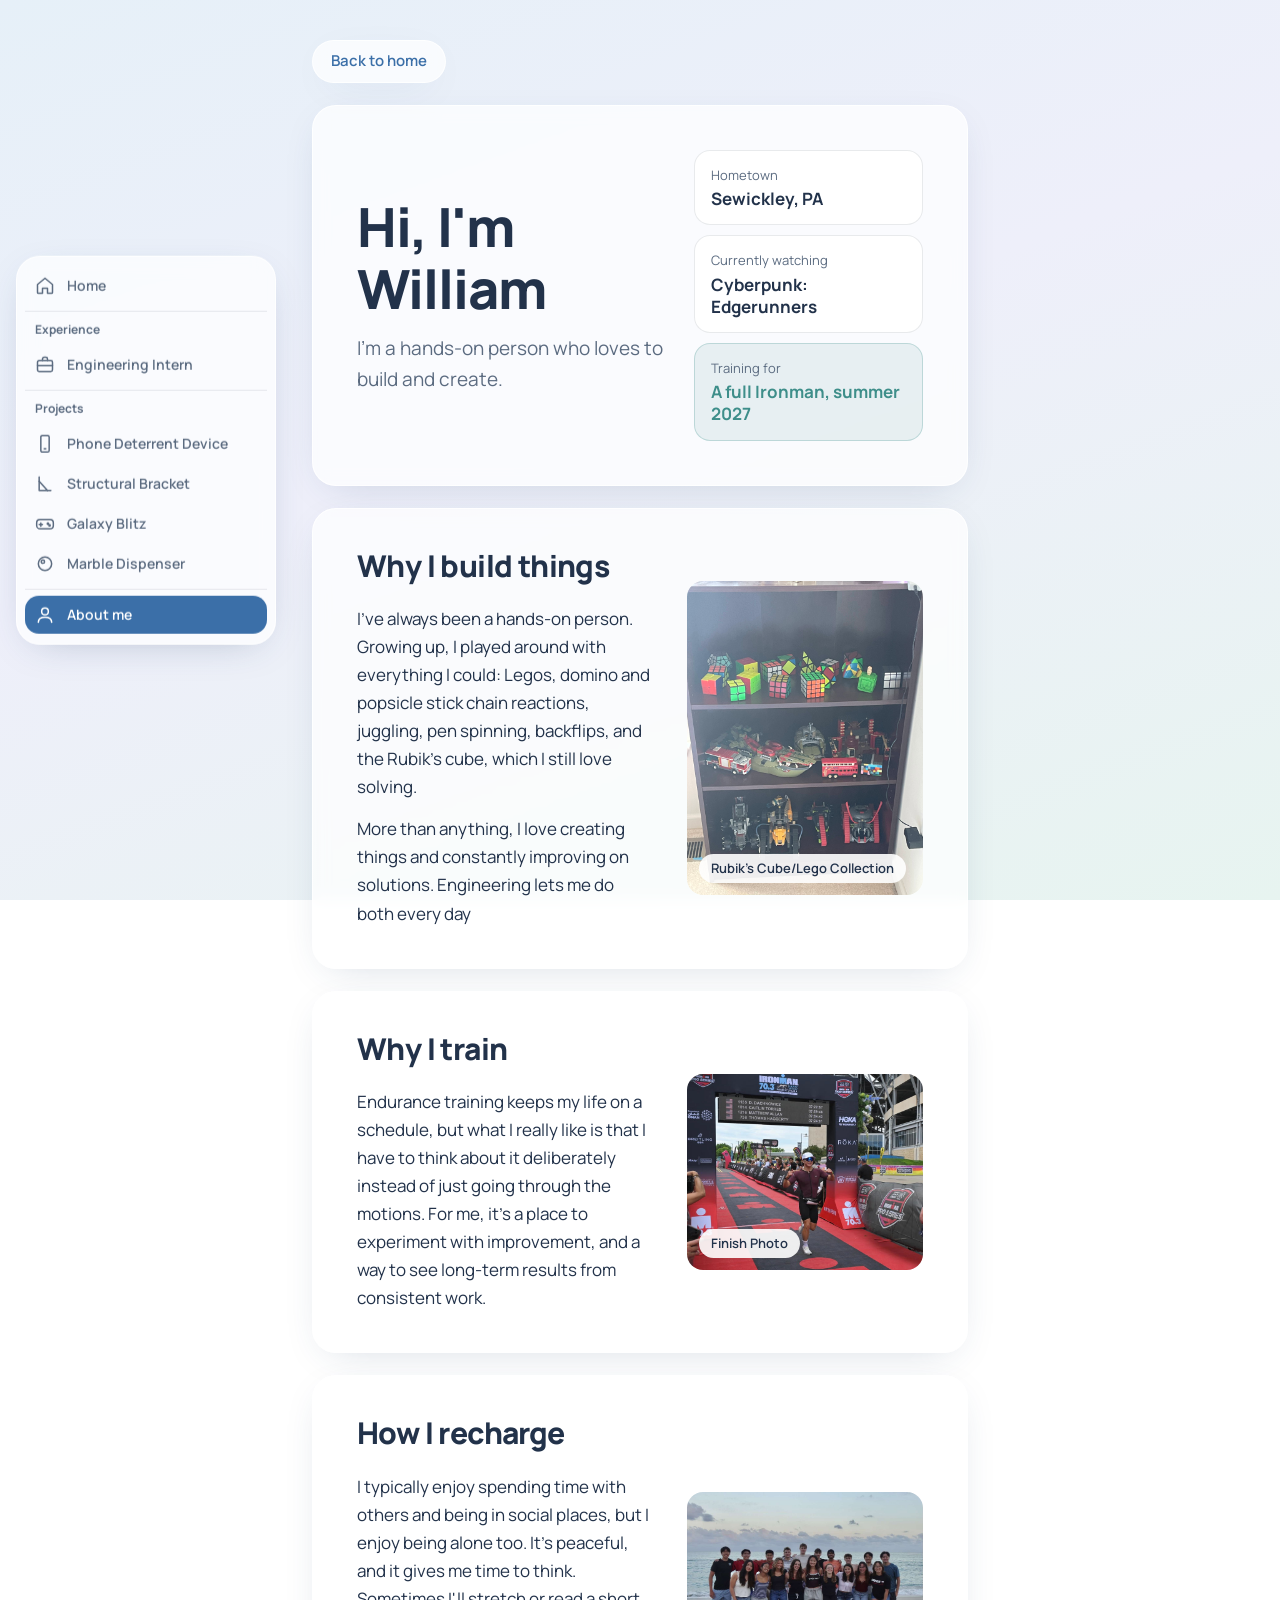
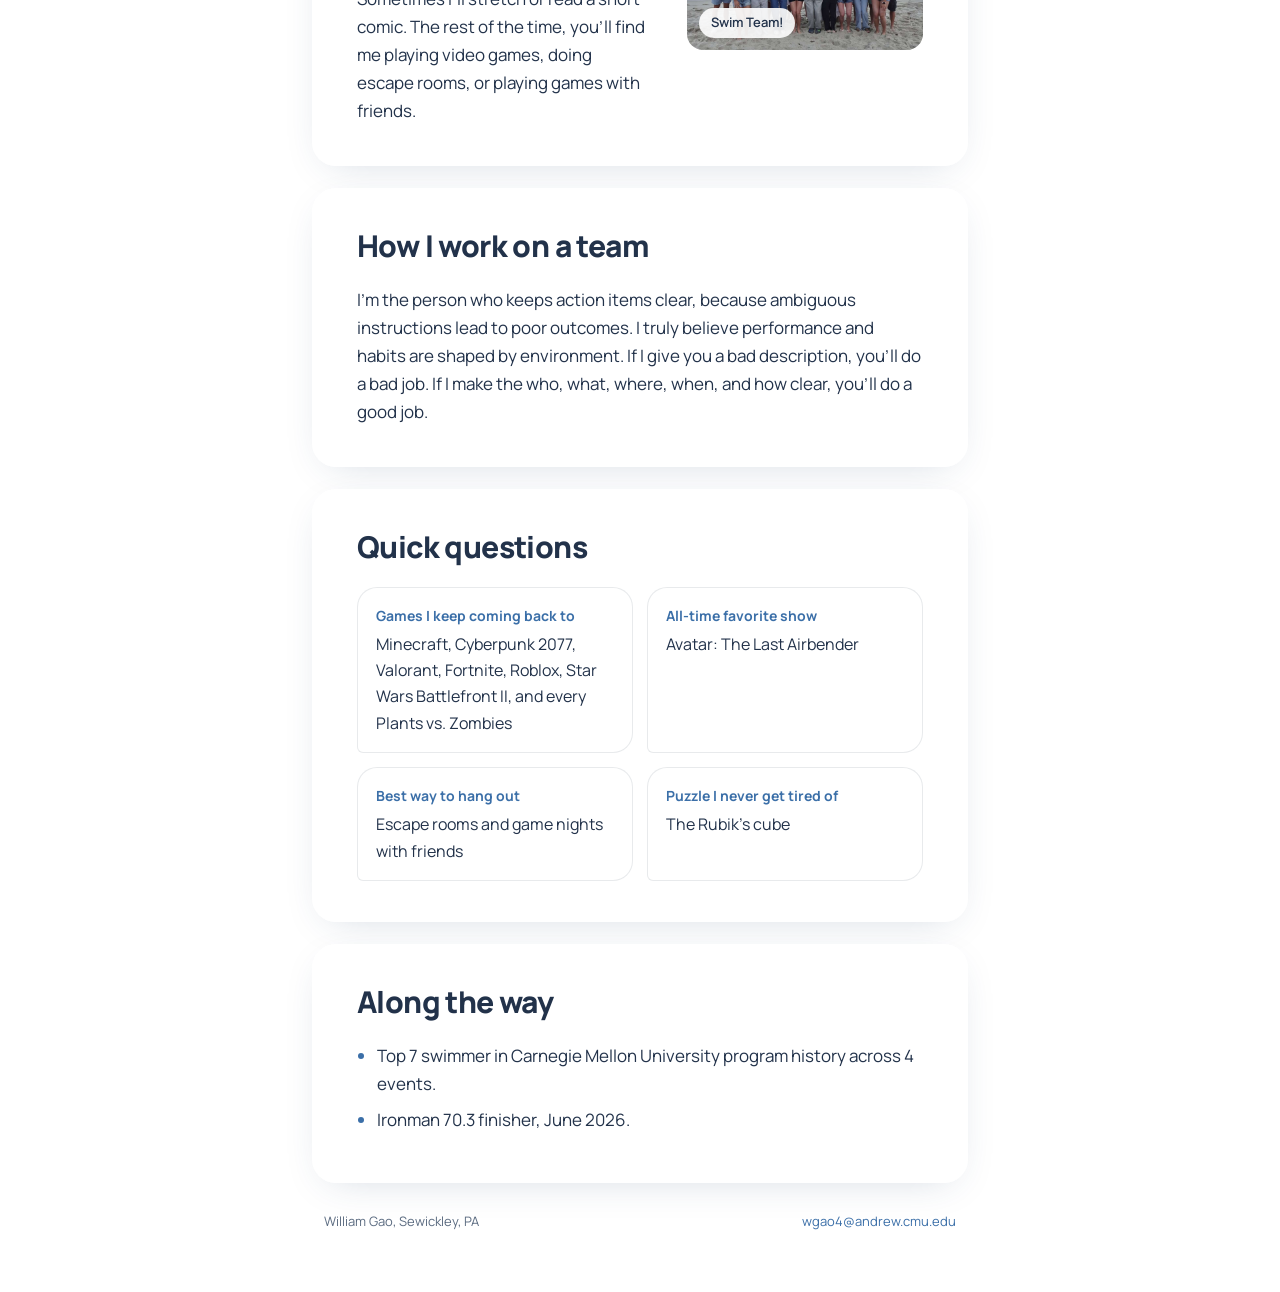
==== commit 945e8274: "df" ====
--- a/about.html
+++ b/about.html
@@ -16,7 +16,7 @@
   <header class="phero">
     <div class="phero-main">
       <h1>Hi, I'm William</h1>
-      <p class="lede">I'm a hands-on person who loves to build and create things.</p>
+      <p class="lede">I'm a hands-on person who loves to build and create.</p>
     </div>
     <div class="titleblock" aria-label="About summary">
       <div class="tb wide"><small>Hometown</small><span>Sewickley, PA</span></div>
